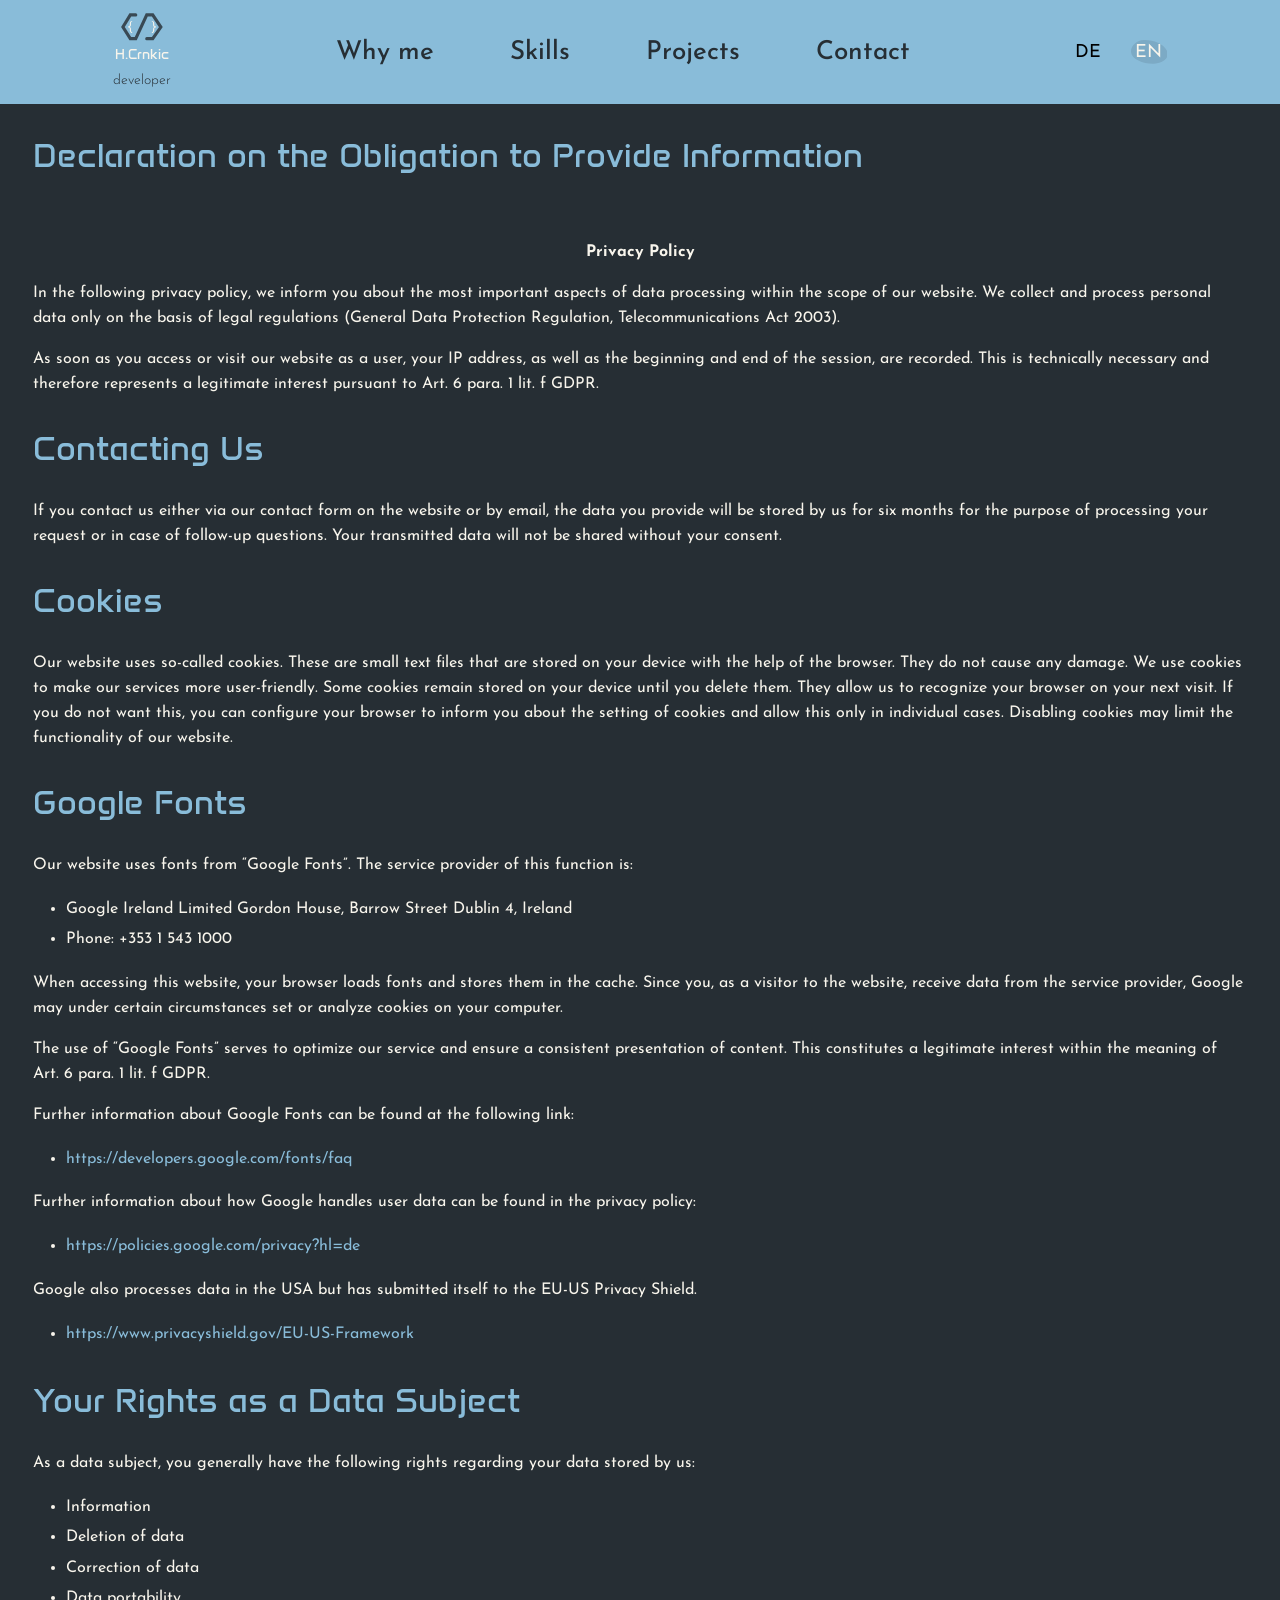
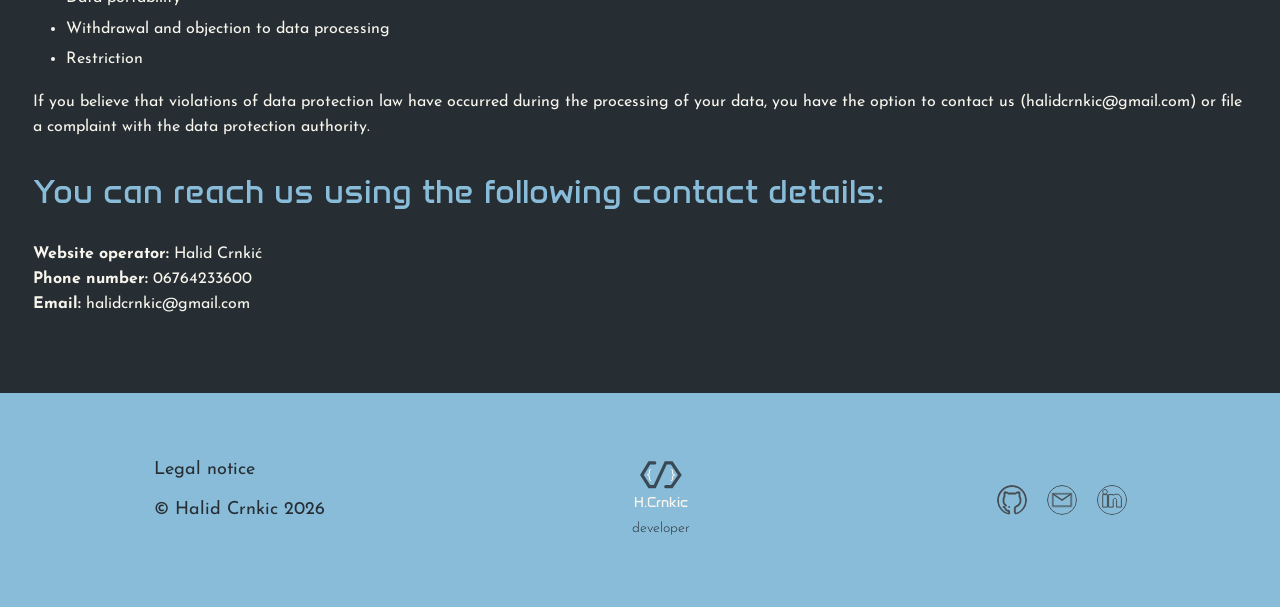
==== pages/datenschutz.html @ 357b797c "added datenschutz, fixed all the mentioned bugs after first feedback" ====
<!DOCTYPE html>
<html lang="en">

<head>
    <meta charset="UTF-8">
    <meta name="viewport" content="width=device-width, initial-scale=1.0">
    <link rel="preconnect" href="https://fonts.googleapis.com">
    <link rel="preconnect" href="https://fonts.gstatic.com" crossorigin>
    <link href="https://fonts.googleapis.com/css2?family=Anta&family=Sancreek&display=swap" rel="stylesheet">
    <link
        href="https://fonts.googleapis.com/css2?family=Anta&family=Josefin+Sans:ital,wght@0,100..700;1,100..700&family=Sancreek&display=swap"
        rel="stylesheet">
    <script src="../script.js" defer></script>
    <script src="../translations/translate.js"></script>
    <link rel="icon" type="image/png" href="../img/favicon/favicon.ico">
    <title>Halid Crnkic</title>
    <link rel="stylesheet" href="../style.css">
    <link rel="stylesheet" href="../pages/impressum-style.css">
    <link rel="stylesheet" href="../pages/datenschutz-style.css">
</head>

<body onload="init()">

    <div class="menu-bar-responsive">
        <div>
            <div class="hero-section-logowhite-center">
                <img class="halid-logo" src="../img/Halid logo.png">
            </div>
            <img class="burger-menu" src="../img/burger menu.svg"
                onclick="event.stopPropagation(); responsiveMenuImpressum()" id="burger-menu">
        </div>
    </div>

    <div class="hero-section-responsive-impressum d_none" id="hero-section-responsive-impressum">
        <img class="menu-eclipse-responsive" src="../img/Menu-responsive-elipse.svg">
        <div class="menu-buttons-responsive">
            <p id="anchor2-why-me-responsive" class="menu-text-responsive" onclick="menuScrollImpressum('whyMe')">Why me
            </p>
            <p id="anchor3-skills-responsive" class="menu-text-responsive" onclick="menuScrollImpressum('skills')">
                Skills</p>
            <p id="anchor4-projects-responsive" class="menu-text-responsive" onclick="menuScrollImpressum('projects')">
                Projects</p>
            <p id="anchor5-contacts-responsive" class="menu-text-responsive" onclick="menuScrollImpressum('contacts')">
                Contact</p>
        </div>
        <div class="menu-buttons-language-responsive">
            <p class="menu-buttons-language-text" id="deresponsive" onclick="setLanguage('de')">DE</p>
            <p class="menu-buttons-language-text" id="enresponsive" onclick="setLanguage('en')">EN</p>
        </div>
    </div>

    <div class="menu-bar">
        <div class="menu-bar-content-limit">
            <div class="logodark-text-div" id="anchor1">
                <img class="logo-dark-mob" src="../img/Logo icon.svg">
                <p class="under-logodark-text-name">H.Crnkic</p>
                <p class="under-logodark-text-text" data-i18n="developer">developer</p>
            </div>
            <div class="menu-buttons">
                <p id="anchor2-why-me" class="menu-text" data-i18n="whyMe" onclick="menuScroll('whyMe')">Why me</p>
                <p id="anchor3-skills" class="menu-text" data-i18n="skills" onclick="menuScroll('skills')">Skills</p>
                <p id="anchor4-projects" class="menu-text" data-i18n="projects" onclick="menuScroll('projects')">
                    Projects
                </p>
                <p id="anchor5-contacts" class="menu-text" data-i18n="contact" onclick="menuScroll('contacts')">Contact
                </p>
            </div>
            <div class="menu-buttons-language">
                <p class="menu-buttons-language-text" id="de" onclick="setLanguage('de')">DE</p>
                <p class="menu-buttons-language-text" id="en" onclick="setLanguage('en')">EN</p>
            </div>
        </div>
    </div>
    <div class="datenschutz-positioning">
        <h3 data-i18n="privacyPolicyTitle">Erklärung zur Informationspflicht</h3>
        <br>

        <p style="text-align: center;">
            <strong data-i18n="privacyPolicyHeading">Datenschutzerklärung</strong>
        </p>

        <p data-i18n="privacyIntro">
            In folgender Datenschutzerklärung informieren wir Sie über die wichtigsten Aspekte der
            Datenverarbeitung im Rahmen unserer Webseite. Wir erheben und verarbeiten personenbezogene
            Daten nur auf Grundlage der gesetzlichen Bestimmungen
            (Datenschutzgrundverordnung, Telekommunikationsgesetz 2003).
        </p>

        <p data-i18n="ipTracking">
            Sobald Sie als Benutzer auf unsere Webseite zugreifen oder diese besuchen wird Ihre
            IP-Adresse, Beginn sowie Beginn und Ende der Sitzung erfasst. Dies ist technisch bedingt
            und stellt somit ein berechtigtes Interesse iSv Art 6 Abs 1 lit f DSGVO.
        </p>

        <h5 data-i18n="contactTitle">Kontakt mit uns</h5>

        <p data-i18n="contactText">
            Wenn Sie uns, entweder über unser Kontaktformular auf unserer Webseite, oder per Email
            kontaktieren, dann werden die von Ihnen an uns übermittelten Daten zwecks Bearbeitung Ihrer
            Anfrage oder für den Fall von weiteren Anschlussfragen für sechs Monate bei uns gespeichert.
            Es erfolgt, ohne Ihre Einwilligung, keine Weitergabe Ihrer übermittelten Daten.
        </p>

        <h5 data-i18n="cookiesTitle">Cookies</h5>

        <p data-i18n="cookiesText">
            Unsere Website verwendet so genannte Cookies. Dabei handelt es sich um kleine Textdateien,
            die mit Hilfe des Browsers auf Ihrem Endgerät abgelegt werden. Sie richten keinen Schaden
            an. Wir nutzen Cookies dazu, unser Angebot nutzerfreundlich zu gestalten. Einige Cookies
            bleiben auf Ihrem Endgerät gespeichert, bis Sie diese löschen. Sie ermöglichen es uns,
            Ihren Browser beim nächsten Besuch wiederzuerkennen. Wenn Sie dies nicht wünschen, so
            können Sie Ihren Browser so einrichten, dass er Sie über das Setzen von Cookies informiert
            und Sie dies nur im Einzelfall erlauben. Bei der Deaktivierung von Cookies kann die
            Funktionalität unserer Website eingeschränkt sein.
        </p>

        <h5 data-i18n="googleFontsTitle">Google Fonts</h5>

        <p data-i18n="googleFontsText">
            Unsere Website verwendet Schriftarten von „Google Fonts“. Der Dienstanbieter dieser
            Funktion ist:
        </p>

        <ul>
            <li data-i18n="googleAddress">
                Google Ireland Limited Gordon House, Barrow Street Dublin 4. Ireland
            </li>

            <li data-i18n="googlePhone">
                Tel: +353 1 543 1000
            </li>
        </ul>

        <p data-i18n="googleCacheText">
            Beim Aufrufen dieser Webseite lädt Ihr Browser Schriftarten und speichert diese in den
            Cache. Da Sie, als Besucher der Webseite, Daten des Dienstanbieters empfangen kann Google
            unter Umständen Cookies auf Ihrem Rechner setzen oder analysieren.
        </p>

        <p data-i18n="googleUsageText">
            Die Nutzung von „Google-Fonts“ dient der Optimierung unserer Dienstleistung und der
            einheitlichen Darstellung von Inhalten. Dies stellt ein berechtigtes Interesse im Sinne von
            Art. 6 Abs. 1 lit. f DSGVO dar.
        </p>

        <p data-i18n="googleMoreInfo">
            Weitere Informationen zu Google Fonts erhalten Sie unter folgendem Link:
        </p>

        <ul>
            <li>
                <a href="https://developers.google.com/fonts/faq" target="_blank">
                    https://developers.google.com/fonts/faq
                </a>
            </li>
        </ul>

        <p data-i18n="googlePrivacyInfo">
            Weitere Informationen über den Umgang mit Nutzerdaten von Google können Sie der
            Datenschutzerklärung entnehmen:
        </p>

        <ul>
            <li>
                <a href="https://policies.google.com/privacy?hl=de" target="_blank">
                    https://policies.google.com/privacy?hl=de
                </a>
            </li>
        </ul>

        <p data-i18n="googleUsaText">
            Google verarbeitet die Daten auch in den USA, hat sich jedoch dem EU-US Privacy-Shield
            unterworfen.
        </p>

        <ul>
            <li>
            <a href="https://www.privacyshield.gov/EU-US-Framework" target="_blank">https://www.privacyshield.gov/EU-US-Framework</a>
            </li>
        </ul>

        <h5 data-i18n="rightsTitle">Ihre Rechte als Betroffener</h5>

        <p data-i18n="rightsText">
            Sie als Betroffener haben bezüglich Ihrer Daten, welche bei uns gespeichert sind
            grundsätzlich ein Recht auf:
        </p>

        <ul>
            <li data-i18n="rightInfo">Auskunft</li>
            <li data-i18n="rightDelete">Löschung der Daten</li>
            <li data-i18n="rightCorrection">Berichtigung der Daten</li>
            <li data-i18n="rightTransfer">Übertragbarkeit der Daten</li>
            <li data-i18n="rightWithdraw">Wiederruf und Widerspruch zur Datenverarbeitung</li>
            <li data-i18n="rightRestriction">Einschränkung</li>
        </ul>

        <p data-i18n="complaintText">
            Wenn sie vermuten, dass im Zuge der Verarbeitung Ihrer Daten Verstöße gegen das
            Datenschutzrecht passiert sind, so haben Sie die Möglichkeit sich bei uns
            (halidcrnkic@gmail.com) oder der Datenschutzbehörde zu beschweren.
        </p>

        <h5 data-i18n="contactDetailsTitle">
            Sie erreichen mich unter folgenden Kontaktdaten:
        </h5>

        <p>
            <b data-i18n="websiteOperator">Webseitenbetreiber:</b> Halid Crnkić<br>

            <b data-i18n="phoneNumber">Telefonnummer:</b> 06764233600<br>

            <b data-i18n="email">Email:</b> halidcrnkic@gmail.com
        </p>
    </div>
</body>
<footer>
    <div class="footer-placement-div">
        <div>
            <a href="../pages/impressum.html" class="footer-text" data-i18n="legalNotice">Legal notice</a>
            <p class="footer-text">© Halid Crnkic 2026</p>
        </div>
        <div class="logodark-text-div" id="anchor1">
            <img class="logo-dark-mob" src="../img/Logo icon.svg">
            <p class="under-logodark-text-name">H.Crnkic</p>
            <p class="under-logodark-text-text" data-i18n="developer">developer</p>
        </div>
        <div class="footer-social-media-div">

            <svg class="social-icon github" width="30" height="30" viewBox="0 0 30 30" fill="none"
                xmlns="http://www.w3.org/2000/svg">
                <g clip-path="url(#clip0_23538_2773)">
                    <path fill-rule="evenodd" clip-rule="evenodd"
                        d="M11.25 21.9031C11.25 21.3749 11.67 20.9482 12.19 20.9482C12.71 20.9482 13.13 21.3749 13.13 21.9031C13.13 22.4314 12.71 22.8581 12.19 22.8581C11.67 22.8581 11.25 22.4314 11.25 21.9031ZM20.46 29.4209C20.21 29.492 19.96 29.5428 19.69 29.5428C18.14 29.5428 16.88 28.2628 16.88 26.6881V23.2238C16.88 22.0251 17.64 21.0091 18.69 20.6333C20.7 19.9424 22.51 18.2154 22.51 16.1937V14.2838C22.51 13.3796 22.15 12.5364 21.57 11.8253V9.67152C21.57 8.62513 20.73 8.2594 19.69 8.86895L18.25 9.71216C17.79 9.59025 17.33 9.51913 16.87 9.51913H13.12C12.67 9.51913 12.2 9.59025 11.74 9.71216L10.3 8.86895C9.26 8.2594 8.42 8.62513 8.42 9.67152V11.8253C7.85 12.5466 7.48 13.3898 7.48 14.2838V16.1937C7.48 17.5753 8.33 18.8249 9.51 19.6986C9.75 19.8713 9.92 20.1558 9.92 20.4809C9.92 21.0091 9.5 21.4358 8.98 21.4358C8.72 21.4358 8.48 21.3241 8.31 21.1412C6.73 19.9221 5.61 18.1646 5.61 16.1937V14.2838C5.61 13.1764 5.96 12.1402 6.55 11.2259V8.39147C6.55 6.28852 8.23 5.56722 10.3 6.78632L11.91 7.73112C12.31 7.66001 12.71 7.61937 13.11 7.61937H16.86C17.26 7.61937 17.66 7.66001 18.06 7.73112L19.67 6.78632C21.74 5.56722 23.42 6.28852 23.42 8.39147V11.2259C24 12.1402 24.36 13.1764 24.36 14.2838V16.1937C24.36 19.0281 22.06 21.446 19.35 22.4111C19 22.5533 18.75 22.8987 18.75 23.3051V26.678C18.75 27.2062 19.17 27.6329 19.69 27.6329C19.77 27.6329 19.84 27.6126 19.91 27.5923C24.72 25.6214 28.13 20.8364 28.13 15.2387C28.13 7.87335 22.25 1.90992 15.01 1.90992C7.77 1.90992 1.88 7.87335 1.88 15.2387C1.88 21.0396 5.53 25.9567 10.62 27.7955C10.64 27.7955 10.67 27.8056 10.69 27.8056C11 27.8056 11.25 27.5516 11.25 27.2367C11.25 26.9218 11 26.6678 10.69 26.6678C10.69 26.6678 10.69 26.6678 10.68 26.6678C7.56 26.5865 7.56 22.8683 6.56 22.8683C6.04 22.8683 5.62 22.4416 5.62 21.9133C5.62 21.385 6.04 20.9583 6.56 20.9583H7.03C8.91 20.9583 8.64 24.768 11.25 24.768C12.29 24.768 13.13 25.6214 13.13 26.678V28.3441C13.13 29.2685 12.4 30.0102 11.49 30.0102C11.39 30.0102 11.3 29.9898 11.21 29.9695C4.76 28.2526 0 22.3197 0 15.2387C0 6.82696 6.72 0 15 0C23.28 0 30 6.82696 30 15.2387C30 21.6898 26.04 27.1961 20.46 29.4209Z"
                        fill="currentColor" />
                </g>
                <defs>
                    <clipPath id="clip0_23538_2773">
                        <rect width="30" height="30" fill="white" />
                    </clipPath>
                </defs>
            </svg>

            <svg class="social-icon email" width="30" height="30" viewBox="0 0 30 30" fill="none"
                xmlns="http://www.w3.org/2000/svg">
                <circle cx="15" cy="15" r="14.5" stroke="currentColor" />
                <mask id="path-2-inside-1_2169_976" fill="white">
                    <rect x="5" y="8" width="20" height="14" rx="1" />
                </mask>
                <rect x="5" y="8" width="20" height="14" rx="1" stroke="currentColor" stroke-width="3"
                    mask="url(#path-2-inside-1_2169_976)" />
                <path d="M6 9L15 15L24 9" stroke="currentColor" stroke-width="1.5" stroke-linecap="round" />
            </svg>

            <svg class="social-icon linkedin" width="30" height="30" viewBox="0 0 30 30" fill="none"
                xmlns="http://www.w3.org/2000/svg">
                <g clip-path="url(#clip0_2169_978)">
                    <path
                        d="M15 0.5C23.0239 0.5 29.5 6.97614 29.5 15C29.5 23.0239 23.0239 29.5 15 29.5C6.97614 29.5 0.5 23.0239 0.5 15C0.5 6.97614 6.97614 0.5 15 0.5ZM5.7002 22.0996H10.4004V9.59961H5.7002V22.0996ZM20.4961 9.26953C19.4862 9.09782 18.4287 9.21766 17.5166 9.57324C17.0765 9.74483 16.6616 9.97549 16.2998 10.2617V9.59961H11.5996V22.0996H16.2002V15.5C16.2002 14.0464 17.1089 13.3645 17.917 13.3369C18.3306 13.3228 18.7389 13.4749 19.0479 13.8037C19.3562 14.132 19.5996 14.6751 19.5996 15.5V22.0996H24.4004V14.2998C24.4004 12.7745 23.956 11.596 23.2227 10.752C22.4923 9.91147 21.5089 9.44178 20.4961 9.26953ZM8 4.5C7.46001 4.5 6.85724 4.7571 6.40039 5.09961L6.34277 5.14258L6.2998 5.2002C5.96701 5.64397 5.70025 6.14847 5.7002 6.7998C5.7002 7.42887 5.94872 8.03185 6.2998 8.5L6.32129 8.52832L6.34668 8.55371C6.75129 8.9582 7.38364 9.2002 8 9.2002C8.55843 9.2002 9.24162 8.99041 9.58691 8.42871C10.0772 8.01247 10.2998 7.38776 10.2998 6.7998C10.2998 6.14847 10.033 5.64397 9.7002 5.2002L9.67871 5.17188L9.65332 5.14648L9.56738 5.06738C9.35957 4.88892 9.10173 4.7569 8.86035 4.66797C8.58159 4.56528 8.27227 4.5 8 4.5Z"
                        stroke="currentColor" />
                </g>
                <defs>
                    <clipPath id="clip0_2169_978">
                        <rect width="30" height="30" fill="white" />
                    </clipPath>
                </defs>
            </svg>
        </div>
    </div>
</footer>

<div class="responsive-footer">
    <div class="logodark-text-div" id="anchor1">
        <img class="logo-dark-mob" src="../img/Logo icon.svg">
        <p class="under-logodark-text-name">H.Crnkic</p>
        <p class="under-logodark-text-text" data-i18n="developer">developer</p>
    </div>

    <div class="footer-social-media-div">

        <svg class="social-icon github" width="30" height="30" viewBox="0 0 30 30" fill="none"
            xmlns="http://www.w3.org/2000/svg">
            <g clip-path="url(#clip0_23538_2773)">
                <path fill-rule="evenodd" clip-rule="evenodd"
                    d="M11.25 21.9031C11.25 21.3749 11.67 20.9482 12.19 20.9482C12.71 20.9482 13.13 21.3749 13.13 21.9031C13.13 22.4314 12.71 22.8581 12.19 22.8581C11.67 22.8581 11.25 22.4314 11.25 21.9031ZM20.46 29.4209C20.21 29.492 19.96 29.5428 19.69 29.5428C18.14 29.5428 16.88 28.2628 16.88 26.6881V23.2238C16.88 22.0251 17.64 21.0091 18.69 20.6333C20.7 19.9424 22.51 18.2154 22.51 16.1937V14.2838C22.51 13.3796 22.15 12.5364 21.57 11.8253V9.67152C21.57 8.62513 20.73 8.2594 19.69 8.86895L18.25 9.71216C17.79 9.59025 17.33 9.51913 16.87 9.51913H13.12C12.67 9.51913 12.2 9.59025 11.74 9.71216L10.3 8.86895C9.26 8.2594 8.42 8.62513 8.42 9.67152V11.8253C7.85 12.5466 7.48 13.3898 7.48 14.2838V16.1937C7.48 17.5753 8.33 18.8249 9.51 19.6986C9.75 19.8713 9.92 20.1558 9.92 20.4809C9.92 21.0091 9.5 21.4358 8.98 21.4358C8.72 21.4358 8.48 21.3241 8.31 21.1412C6.73 19.9221 5.61 18.1646 5.61 16.1937V14.2838C5.61 13.1764 5.96 12.1402 6.55 11.2259V8.39147C6.55 6.28852 8.23 5.56722 10.3 6.78632L11.91 7.73112C12.31 7.66001 12.71 7.61937 13.11 7.61937H16.86C17.26 7.61937 17.66 7.66001 18.06 7.73112L19.67 6.78632C21.74 5.56722 23.42 6.28852 23.42 8.39147V11.2259C24 12.1402 24.36 13.1764 24.36 14.2838V16.1937C24.36 19.0281 22.06 21.446 19.35 22.4111C19 22.5533 18.75 22.8987 18.75 23.3051V26.678C18.75 27.2062 19.17 27.6329 19.69 27.6329C19.77 27.6329 19.84 27.6126 19.91 27.5923C24.72 25.6214 28.13 20.8364 28.13 15.2387C28.13 7.87335 22.25 1.90992 15.01 1.90992C7.77 1.90992 1.88 7.87335 1.88 15.2387C1.88 21.0396 5.53 25.9567 10.62 27.7955C10.64 27.7955 10.67 27.8056 10.69 27.8056C11 27.8056 11.25 27.5516 11.25 27.2367C11.25 26.9218 11 26.6678 10.69 26.6678C10.69 26.6678 10.69 26.6678 10.68 26.6678C7.56 26.5865 7.56 22.8683 6.56 22.8683C6.04 22.8683 5.62 22.4416 5.62 21.9133C5.62 21.385 6.04 20.9583 6.56 20.9583H7.03C8.91 20.9583 8.64 24.768 11.25 24.768C12.29 24.768 13.13 25.6214 13.13 26.678V28.3441C13.13 29.2685 12.4 30.0102 11.49 30.0102C11.39 30.0102 11.3 29.9898 11.21 29.9695C4.76 28.2526 0 22.3197 0 15.2387C0 6.82696 6.72 0 15 0C23.28 0 30 6.82696 30 15.2387C30 21.6898 26.04 27.1961 20.46 29.4209Z"
                    fill="currentColor" />
            </g>
            <defs>
                <clipPath id="clip0_23538_2773">
                    <rect width="30" height="30" fill="white" />
                </clipPath>
            </defs>
        </svg>

        <svg class="social-icon email" width="30" height="30" viewBox="0 0 30 30" fill="none"
            xmlns="http://www.w3.org/2000/svg">
            <circle cx="15" cy="15" r="14.5" stroke="currentColor" />
            <mask id="path-2-inside-1_2169_976" fill="white">
                <rect x="5" y="8" width="20" height="14" rx="1" />
            </mask>
            <rect x="5" y="8" width="20" height="14" rx="1" stroke="currentColor" stroke-width="3"
                mask="url(#path-2-inside-1_2169_976)" />
            <path d="M6 9L15 15L24 9" stroke="currentColor" stroke-width="1.5" stroke-linecap="round" />
        </svg>

        <svg class="social-icon linkedin" width="30" height="30" viewBox="0 0 30 30" fill="none"
            xmlns="http://www.w3.org/2000/svg">
            <g clip-path="url(#clip0_2169_978)">
                <path
                    d="M15 0.5C23.0239 0.5 29.5 6.97614 29.5 15C29.5 23.0239 23.0239 29.5 15 29.5C6.97614 29.5 0.5 23.0239 0.5 15C0.5 6.97614 6.97614 0.5 15 0.5ZM5.7002 22.0996H10.4004V9.59961H5.7002V22.0996ZM20.4961 9.26953C19.4862 9.09782 18.4287 9.21766 17.5166 9.57324C17.0765 9.74483 16.6616 9.97549 16.2998 10.2617V9.59961H11.5996V22.0996H16.2002V15.5C16.2002 14.0464 17.1089 13.3645 17.917 13.3369C18.3306 13.3228 18.7389 13.4749 19.0479 13.8037C19.3562 14.132 19.5996 14.6751 19.5996 15.5V22.0996H24.4004V14.2998C24.4004 12.7745 23.956 11.596 23.2227 10.752C22.4923 9.91147 21.5089 9.44178 20.4961 9.26953ZM8 4.5C7.46001 4.5 6.85724 4.7571 6.40039 5.09961L6.34277 5.14258L6.2998 5.2002C5.96701 5.64397 5.70025 6.14847 5.7002 6.7998C5.7002 7.42887 5.94872 8.03185 6.2998 8.5L6.32129 8.52832L6.34668 8.55371C6.75129 8.9582 7.38364 9.2002 8 9.2002C8.55843 9.2002 9.24162 8.99041 9.58691 8.42871C10.0772 8.01247 10.2998 7.38776 10.2998 6.7998C10.2998 6.14847 10.033 5.64397 9.7002 5.2002L9.67871 5.17188L9.65332 5.14648L9.56738 5.06738C9.35957 4.88892 9.10173 4.7569 8.86035 4.66797C8.58159 4.56528 8.27227 4.5 8 4.5Z"
                    stroke="currentColor" />
            </g>
            <defs>
                <clipPath id="clip0_2169_978">
                    <rect width="30" height="30" fill="white" />
                </clipPath>
            </defs>
        </svg>
    </div>

    <div class="footer-links-name">
        <a href="../pages/impressum.html" class="footer-text" data-i18n="legalNotice">Legal notice</a>
        <p class="footer-text">© Halid Crnkic 2026</p>
    </div>
</div>
</body>

</html>
---- style.css ----
html {
    background-color: rgba(38, 46, 52, 1);
    scroll-behavior: smooth;
}

body {
    margin: 0px;
}

.menu-bar {
    height: 104px;
    width: 100%;
    background-color: rgba(137, 188, 217, 1);
    display: flex;
    align-items: center;
    justify-content: space-evenly;
    position: sticky;
    top: 0;
    z-index: 1000;
}

.logo-dark-mob {
    width: 48px;
    height: 30px;
    top: 5px;
    left: 2px;
    opacity: 1;
    border-width: 4px;
}

.logodark-text-div {
    display: flex;
    align-items: center;
    justify-content: center;
    flex-direction: column;
    gap: 1px;
}

.under-logodark-text-name {
    font-family: Anta;
    font-weight: 400;
    font-style: Regular;
    font-size: 14px;
    color: rgba(248, 245, 236, 1);
    margin: 0px;
}

.under-logodark-text-text {
    font-family: Josefin Sans;
    font-weight: 300;
    font-style: Light;
    font-size: 14px;
    color: rgba(38, 46, 52, 1);
    margin: 0px;
}

.menu-text {
    font-family: Josefin Sans;
    font-weight: 500;
    font-style: Medium;
    font-size: 26px;
    text-align: center;
    padding: 0 25px;
    color: rgba(38, 46, 52, 1);
    cursor: pointer;
}

.menu-text:hover {
    color: #F8F5EC;
    transition: color 0.3s ease;
}

.menu-buttons {
    display: flex;
    justify-content: space-evenly;
    align-items: center;
    width: 677px;

}

.menu-buttons-language {
    display: flex;
    align-items: center;
    justify-content: space-between;
    height: 31px;
    width: 92px;
}

.menu-buttons-language-text {
    font-family: Josefin Sans;
    font-weight: 400;
    font-style: Regular;
    font-size: 18px;
    cursor: pointer;
}

.menu-buttons-language-text:hover {
    color: #F8F5EC;
    transition: color 0.3s ease;
}

.elipse {
    width: 36px;
    height: 24px;
    background-image: url("./img/Ellipse 24.svg");
    display: flex;
    align-items: center;
    justify-content: center;
    color: #F8F5EC;
}

.hero-section {
    opacity: 1;
    height: 705px;
    top: 41px;
    left: 114px;
    display: flex;
    align-items: center;
    justify-content: space-evenly;
}

.hero-section-responsive {
    display: flex;
    position: relative;
    align-items: center;
    justify-content: center;
    flex-direction: column;
}

.menu-eclipse-responsive {
    width: 80%;
    max-width: 350px;
    height: auto;
}

.menu-text-responsive {
    font-family: Josefin Sans;
    font-weight: 400;
    font-style: Regular;
    font-size: 22px;
    cursor: pointer;
    line-height: 0.1;
}

.menu-buttons-language-responsive {
    bottom: -63px;
    position: absolute;
    display: flex;
    align-items: center;
    justify-content: center;
    gap: 26px;
}

.menu-buttons-responsive {
    position: absolute;
    display: flex;
    align-items: center;
    justify-content: center;
    flex-direction: column;
    top: 17px;
}

.d_none {
    display: none;
}

.hero-section-content-limit{
    width: 100%; 
    display: flex; 
    align-items: center; 
    justify-content: space-around; 
    max-width: 1440px;
}

.menu-bar-content-limit{
    display: flex;
    align-items: center;
    max-width: 1440px;
    justify-content: space-evenly;
    width: 100%;
}

input:-webkit-autofill,
input:-webkit-autofill:hover,
input:-webkit-autofill:focus,
input:-webkit-autofill:active {
    -webkit-box-shadow: 0 0 0 1000px #262E34 inset;
    -webkit-text-fill-color: white;
    transition: background-color 5000s ease-in-out 0s;
}

.profile-elipse-hover {
    position: relative;
    background-image: url("./img/Property 1 Default.svg");
    background-size: contain;
    background-repeat: no-repeat;
    z-index: 2;
    width: 579.9999900737229px;
    height: 615.9999894576091px;
    opacity: 1;
    top: 66.3px;
    overflow: hidden;
    left: 62.23px;
    display: flex;
    align-items: center;
    justify-content: center;
}

.profile-elipse-hover:hover {
    background-image: url("./img/Property 1 hover.svg");
    transition: 0.3s ease;
    width: 579.9999900737229px;
    height: 615.9999894576091px;
    opacity: 1;
    top: 66.3px;
    left: 62.23px;
    z-index: 9999;
}

.profile-picture-div {
    width: 610px;
    height: 631px;
    display: flex;
    justify-content: center;
    align-items: center;
}

.profile-picture-img {
    width: 669px;
    height: 872px;
    object-position: center 50%;
    object-fit: cover;
}

.logowhite-text {
    font-family: Josefin Sans;
    font-weight: 300;
    font-style: Light;
    font-size: 16px;
    color: rgba(137, 188, 217, 1);
    margin: 0px;
}

.hero-section-text-h1 {
    font-family: Anta;
    font-weight: 400;
    font-style: Regular;
    font-size: 88px;
    text-align: center;
    color: rgba(248, 245, 236, 1);
    margin: 0px;
}

.hero-section-text-p {
    font-family: Josefin Sans;
    font-weight: 400;
    font-style: Regular;
    font-size: 40px;
    line-height: 120%;
    text-align: center;
    color: rgba(248, 245, 236, 1);
    margin: 0px;
}

.hero-section-logowhite {
    display: flex;
    width: 100%;
    align-items: center;
    justify-content: flex-end;
}

.hero-section-logowhite-center {
    position: relative;
    left: -11%;
    transform: translateX(-50%);
    display: flex;
    flex-direction: column;
    align-items: center;
}

.hero-section-logo-text-placement-div {
    display: flex;
    flex-direction: column;
    align-items: center;
    justify-content: center;
}

.arrow-down-img {
    cursor: pointer;
    transition: 0.3s ease;
}

.arrow-down-div {
    border-radius: 30px;
    height: 300px;
    display: flex;
    justify-content: flex-end;
    align-items: flex-end;
}

.arrow-down-img:hover {
    background-color: #3F454A;
    transition: 0.3s ease;
    border-radius: 30px;
}

.arrow-down-img-clicked {
    background-color: #3F454A;
    transition: 0.3s ease;
    border-radius: 30px;
}

.social-media-hero-section {
    display: flex;
    flex-direction: column;
    align-items: center;
    justify-content: space-around;
    height: 122px;
}

.social-media-hero-icon {
    cursor: pointer;
}

.vector-29-container {
    position: relative;
    display: inline-block;
}

.vector-29-container:hover .vector-29-bg {
    transform: scaleX(1.15);
}

.vector-29-bg {
    display: block;
    height: auto;
    width: auto;
    transform-origin: center;
    transition: transform 0.35s ease;
}

.brace-left {
    position: absolute;
    left: 9px;
    top: 50%;
    transform: translateY(-50%);
    width: auto;
    height: 20px;
}

.brace-right {
    position: absolute;
    right: 9px;
    top: 50%;
    transform: translateY(-50%);
    width: auto;
    height: 20px;
}

.social-icon {
    cursor: pointer;
    transition: transform 0.3s ease, background-color 0.3s ease;
    border-radius: 50%;
}

.social-icon:hover {
    background-color: #89BCD9;
}

.email:hover circle,
.email:hover rect,
.email:hover path {
    stroke: rgba(38, 46, 52, 1);

}

.github:hover path {
    fill: rgba(38, 46, 52, 1);
}

.linkedin:hover path {
    stroke: rgba(38, 46, 52, 1);
    stroke-width: 2;
}

.why-me {
    height: 307px;
    display: flex;
    flex-direction: column;
    align-items: center;
    justify-content: center;
}

.why-me-p {
    font-family: Anta;
    font-weight: 400;
    font-style: Regular;
    font-size: 60px;
    text-align: center;
    color: #89BCD9;
    margin-bottom: 50px;
}

.why-me-details {
    display: flex;
    align-items: center;
    justify-content: center;
}

.i-am {
    font-family: Josefin Sans;
    font-weight: 700;
    font-style: Bold;
    font-size: 30px;
    color: #89BCD9;
}

.why-me-details-standpoint-text {
    display: flex;
    align-items: center;
    justify-content: center;

}

.located-in {
    font-family: Josefin Sans;
    font-weight: 700;
    font-style: Bold;
    font-size: 30px;
    color: rgba(248, 245, 236, 1);
}

.why-me-details-standpoint-text-icons {
    display: flex;
    align-items: center;
    justify-content: center;
    gap: 10px;
    margin-left: 20px;
}

.why-me-details-standpoint-text-div {
    display: flex;
    align-items: center;
    justify-content: space-between;
    gap: 80px;
}

.why-me-details-text-text {
    font-family: Josefin Sans;
    font-weight: 400;
    font-style: Regular;
    font-size: 18px;
    color: #F8F5EC;
    margin: 0px;
}

.why-me-details-text-button {
    display: flex;
    flex-direction: column;
    align-items: flex-end;
    height: 73px;
    gap: 20px;
}

.lets-talk-button {
    width: 90px;
    height: 38px;
    border-radius: 30px;
    border-width: 1px;
    padding-top: 13px;
    padding-right: 30px;
    padding-bottom: 13px;
    padding-left: 30px;
    gap: 10px;
    border: 1px solid #89BCD9;
    display: flex;
    align-items: center;
    justify-content: center;
    cursor: pointer;
    margin-right: 20px;
}

.lets-talk-button:hover {
    background-color: #3F454A;
    transition: 0.3s ease;
}

.lets-talk-text {
    font-family: Josefin Sans;
    font-weight: 400;
    font-style: Regular;
    font-size: 18px;
    color: #89BCD9;
    white-space: nowrap;

}

.my-skills {
    display: flex;
    flex-direction: column;
    align-items: center;
    justify-content: space-between;

}

.skills-icons {
    display: flex;
    align-items: center;
    justify-content: center;
    gap: 40px;
    row-gap: 25px;
    flex-wrap: wrap;
    max-width: 300px;
}

.my-skills-default-elipse {
    position: relative;
    width: clamp(280px, 10vw, 380px);
    aspect-ratio: 1 / 1;
    background: url("./img/Default my skills elipse.svg") center/contain no-repeat;
    display: flex;
    flex-direction: column;
    align-items: center;
    justify-content: center;
    gap: 10px;
    padding: 2rem;
    overflow: visible;
    z-index: 1;
}

.my-skills-default-elipse::after {
    content: "";
    position: absolute;
    inset: -12%;
    background: url("./img/Hover my skills elipse.svg") center/contain no-repeat;
    opacity: 0;
    transition: opacity 0.35s ease-out;
    z-index: -1;
}

.my-skills-default-elipse:hover::after {
    opacity: 1;
}

.skills-currently-learning-positioning {
    display: flex;
    align-items: center;
    justify-content: center;
    width: 100%;
    gap: 79px;
}

.skill-icon-currently {
    height: 60px;
    width: 60px;
}

.why-me-details-icons {
    display: flex;
    flex-direction: row;
    align-items: center;
    justify-content: center;
    gap: 40px;
}


body {
    --sb-track-color: #262e34;
    --sb-thumb-color: #89bcd9;
    --sb-size: 6px;
}

body::-webkit-scrollbar {
    width: var(--sb-size)
}

body::-webkit-scrollbar-track {
    background: var(--sb-track-color);
    border-radius: 7px;
}

body::-webkit-scrollbar-thumb {
    background: var(--sb-thumb-color);
    border-radius: 7px;

}

@supports not selector(::-webkit-scrollbar) {
    body {
        scrollbar-color: var(--sb-thumb-color) var(--sb-track-color);
    }
}

.my-projects {
    display: flex;
    align-items: center;
    justify-content: center;
    flex-direction: column;
}

.project-names {
    display: flex;
    align-items: center;
    justify-content: space-evenly;
    width: 100%;
    gap: 50px;
    max-width: 1440px;
}

.project-details {
    background: #89BCD912;
    height: 548px;
    width: 100%;
    display: flex;
    align-items: center;
    justify-content: center;
}

.project-names-tabs {
    font-family: Josefin Sans;
    font-weight: 500;
    font-style: Medium;
    font-size: 30px;
    color: #89BCD9;
    cursor: pointer;
    margin: 0px;
    transition: 0.3s ease;
    word-break: keep-all;
    white-space: normal;
}

.projects-names-tabs:hover {
    color: #F8F5EC;
}

.highlight {
    background: #89BCD912;
    height: 81px;
    border-radius: 15px 15px 0px 0px;
    display: flex;
    align-items: center;
    justify-content: center;
    padding: 0px 50px 0px 50px;
}

.project-details-placement-div {
    display: flex;
    flex-direction: row;
    /*align-items: flex-start;*/
    justify-content: center;
    width: 100%;
    max-width: 1440px;
    padding: 40px;
}

.project-details-description-div {
    display: flex;
    flex-direction: column;
    align-items: center;
    justify-content: center;
    width: 100%;
}

.project-details-description-section {
    display: flex;
    flex-direction: column;
    gap: 40px;
    width: 100%;
}

.project-details-description-item {
    display: flex;
    flex-direction: column;
    gap: 12px;
    width: 100%;
}

.project-details-description-header {
    display: flex;
    align-items: center;
    gap: 15px;
}

.description-dot-icon {
    width: 29px;
    height: 26px;
}

.project-details-description-title {
    font-family: Josefin Sans;
    font-weight: 400;
    font-style: Regular;
    font-size: 28px;
    color: #F8F5EC;
    margin: 0;
}

.project-details-description-duration {
    font-family: Josefin Sans;
    font-weight: 400;
    font-style: Regular;
    font-size: 18px;
    color: #F8F5EC;
    margin: 0;
    padding-left: 27px;
}

.project-details-description-text {
    font-family: Josefin Sans;
    font-weight: 400;
    font-style: Regular;
    font-size: 18px;
    color: #F8F5EC;
    margin: 0;
    padding-left: 44px;
    line-height: 1.6;
}

.project-details-pictures-div {
    display: flex;
    align-items: center;
    justify-content: center;
    flex-direction: column;
    padding: 40px;
    gap: 15px;
}

.project-details-technologies-div {
    display: flex;
    align-items: center;
    justify-content: center;
    gap: 32px;
}

.project-details-pictures-text {
    font-family: Josefin Sans;
    font-weight: 400;
    font-style: Regular;
    font-size: 18px;
    color: #F8F5EC;
    margin: 0;
    line-height: 1.6;
}

.projects-pictures-techonolgies-combined {
    display: flex;
    align-items: center;
    justify-content: center;
    flex-direction: column;
    gap: 12px;
}

.projects-pictures-buttons {
    display: flex;
    align-items: center;
    justify-content: center;
    gap: 12px;
}

.projects-live-test-button {
    width: 132px;
    height: 48px;
    border-radius: 30px;
    background: #89BCD9;
    display: flex;
    align-items: center;
    justify-content: center;
    transition: 0.3s ease;
    cursor: pointer;
}

.projects-live-test-button:hover {
    background: #F8F5EC;
}

.projects-live-test-button-text {
    font-family: Josefin Sans;
    font-weight: 400;
    font-style: Regular;
    font-size: 18px;
    color: #262E34;
    margin: 0px;
}

.projects-github-button {
    width: 120px;
    height: 48px;
    border-radius: 30px;
    border-width: 1px;
    gap: 10px;
    border: 1px solid #89BCD9;
    display: flex;
    align-items: center;
    justify-content: center;
    transition: 0.3 ease;
    cursor: pointer;
}

.projects-github-button:hover {
    background: #464E53;
}

.projects-github-button-text {
    font-family: Josefin Sans;
    font-weight: 400;
    font-style: Regular;
    font-size: 18px;
    color: #89BCD9;
}

.pokeDex-screenshot {
    width: 320px;
    border-radius: 30px;
}

.need-a-teamplayer {
    display: flex;
    flex-direction: column;
    justify-content: center;
    align-items: center;
    overflow-x: auto;
}

.need-a-team-player-headline {
    font-family: Josefin Sans;
    font-weight: 400;
    font-size: 32px;
    text-align: center;
    color: #89BCD9;
}

.need-a-teamplayer-elipse-div {
    display: flex;
    align-items: center;
    justify-content: center;
    gap: 32px;
    overflow-x: auto;
    overflow-y: hidden;
}

.need-a-teamplayer-elipse-div:active {
    cursor: grabbing;
    /* When dragging */
}

/* Style the scrollbar */
.need-a-teamplayer-elipse-div::-webkit-scrollbar {
    height: 8px;
}

.need-a-teamplayer-elipse {
    height: 400px;
    min-width: 400px;
    background: url("./img/Need a team player elipse default.svg");
    transition: 0.3s ease;
    overflow: hidden;
    display: flex;
    align-items: flex-start;
    justify-content: center;
    flex-shrink: 0;
}

.need-a-teamplayer-elipse:hover {
    background: url("./img/Need a team player elipse hover.svg");
    background-repeat: no-repeat;
    background-size: contain;
    overflow: hidden;
}

.contact-me {
    width: 100%;
    max-width: 1200px;
    display: flex;
    flex-direction: column;
    align-items: center;
}

.contact-me-placement-div {
    display: flex;
    justify-content: center;
    align-items: center;
    width: 100%;
    padding: 80px 0;
}

.contact-me-description-text {
    font-family: Josefin Sans;
    font-weight: 400;
    font-size: 18px;
    text-align: justify;
    color: #F8F5EC;
}

.contact-me-email-div {
    display: flex;
    align-items: center;
    justify-content: center;
    gap: 10px;
}

.contact-me-email-div img {
    width: 22px;
    height: 22px;
}

.contact-me-p {
    font-family: Josefin Sans;
    font-weight: 400;
    font-style: Regular;
    font-size: 20px;
    color: #F8F5EC;
    margin: 7px;
    white-space: nowrap;
}

.contact-me-description {
    display: flex;
    justify-content: space-between;
    align-items: flex-start;
    max-width: 71%;
    gap: 80px;
    margin-top: 20px;
}

.contact-me-icons-placement {
    display: flex;
    flex-direction: column;
    align-items: flex-start;
    justify-content: center;
}

.contact-me-formular {
    display: flex;
    align-items: center;
    justify-content: center;
    flex-direction: column;
    gap: 15px;
}

.contact-me-formular-first-two-fields {
    display: flex;
    align-items: center;
    justify-content: center;
    gap: 30px;
}

.contact-me-formular-text {
    font-family: Josefin Sans;
    font-weight: 400;
    font-style: Regular;
    font-size: 14px;
    color: #89BCD9;
    margin: 0px;
    margin-left: 17px;
}

.contact-formular-first-two-inputfields {
    width: 415px;
    height: 60px;
    top: 20px;
    border-width: 1px;
    border-radius: 30px;
    border: 1px solid #89BCD9;
    background-color: #262E34;
    margin-bottom: 25px;
    outline: none;
    caret-color: #FFFFFF;
    padding-left: 20px;
    font-family: Josefin Sans, sans-serif;
    font-size: 16px;
    color: #FFFFFF
}

.contact-me-formular-last-inputfield {
    width: 911px;
    height: 146.6px;
    border: 1px solid #89BCD9;
    border-radius: 30px;
    background-color: #262E34;
    outline: none;
    caret-color: #FFFFFF;
    padding: 20px;
    box-sizing: border-box;
    resize: none;
    line-height: 1.5;
    color: #FFFFFF;
    font-family: Josefin Sans, sans-serif;
    font-size: 16px;
    vertical-align: top;
}

.contact-formular-first-two-inputfields:focus {
    background-color: #313F48;
    border: 1px solid #89BCD9;
    transition: 0.3s ease-in;
}

.contact-me-formular-last-inputfield:focus {
    background-color: #313F48;
    border: 1px solid #89BCD9;
    transition: 0.3s ease-in;
}

.contact-me-formular-privacy-policy-accept {
    display: flex;
    align-items: center;
    justify-content: space-between;
    gap: 5px;
    width: 100%;
    margin-top: 15px;
    padding-bottom: 100px;
}

.contact-me-last-formular-checkbox-placement-div {
    display: flex;
    flex-direction: column;
    align-items: flex-start;
}

.contact-me-checkbox-text {
    font-family: Josefin Sans;
    font-weight: 400;
    font-style: Regular;
    font-size: 16px;
    color: #F8F5EC;
}

.contact-link {
    font-family: Josefin Sans;
    font-weight: 400;
    font-style: Regular;
    font-size: 16px;
    background: #262E34;
    background-color: none;
    text-decoration: none;
    color: #89BCD9;
    cursor: pointer;
}

.contact-me-send-button {
    display: flex;
    align-items: center;
    justify-content: center;
    width: 101px;
    height: 48px;
    top: 32px;
    left: 810px;
    opacity: 0.5;
    border-width: 1px;
    gap: 10px;
    border-radius: 30px;
    border: 1px solid #F8F5EC;
}

.contact-me-send-button-true {
    display: flex;
    align-items: center;
    justify-content: center;
    width: 101px;
    height: 48px;
    top: 32px;
    left: 810px;
    opacity: 1.5;
    border-width: 1px;
    gap: 10px;
    border-radius: 30px;
    border: 1px solid #89BCD9;
    cursor: pointer;
}

.contact-me-send-button-true:hover {
    background-color: #464E53;
}

.contact-me-send-button-text {
    font-family: Josefin Sans;
    font-weight: 400;
    font-style: Regular;
    font-size: 18px;
    color: #F8F5EC;
}

.contact-me-send-button-text-true {
    color: #89BCD9;
}

.contact-me-formular-privacy-policy-accept-div {
    display: flex;
    align-items: center;
    justify-content: center;
    gap: 8px;
}

footer {
    background-color: #89BCD9;
    width: 100%;
    height: 214px;
    display: flex;
    align-items: center;
    justify-content: center;
    margin-top: auto;
}

.footer-placement-div {
    display: flex;
    width: 100%;
    align-items: center;
    justify-content: space-around;
    max-width: 1440px;
}

.footer-text {
    font-family: Josefin Sans;
    font-weight: 400;
    font-size: 18px;
    color: #262E34;
    text-decoration: none;
}

.footer-social-media-div {
    display: flex;
    align-items: center;
    justify-content: center;
    gap: 20px;
}


.footer-social-media-div .social-icon {
    cursor: pointer;
    transition: transform 0.3s ease, background-color 0.3s ease;
    border-radius: 50%;
    color: #464E53;
}


.footer-social-media-div .social-icon:hover {
    background-color: #F8F5EC;
}


.footer-social-media-div .social-icon.email circle,
.footer-social-media-div .social-icon.email rect,
.footer-social-media-div .social-icon.email path {
    stroke: #464E53;
}


.footer-social-media-div .social-icon.email:hover circle,
.footer-social-media-div .social-icon.email:hover rect,
.footer-social-media-div .social-icon.email:hover path {
    stroke: #262E34;
}


.footer-social-media-div .social-icon.github path {
    fill: #464E53;
    stroke: none;
}


.footer-social-media-div .social-icon.github:hover path {
    fill: #262E34;
}


.footer-social-media-div .social-icon.linkedin path {
    stroke: #464E53;
    fill: none;
}


.footer-social-media-div .social-icon.linkedin:hover path {
    stroke: #262E34;
}

.blue-title-responsive {
    font-family: Josefin Sans;
    font-weight: 400;
    font-style: Regular;
    font-size: 24px;
    color: #89BCD9;
    margin: 0px;
    margin-bottom: 10px;
}

.white-description-responsive {
    font-family: Josefin Sans;
    font-weight: 400;
    font-style: Regular;
    font-size: 16px;
    color: #F8F5EC;
    margin: 0px;
    line-height: 1.8;
}

.project-details-title-responsive {
    display: flex;
    align-items: flex-start;
    justify-content: center;
    flex-direction: column;
}

.project-details-description-responsive {
    display: flex;
    align-items: center;
    justify-content: center;
    text-align: left;
}

.project-details-description-responsive-elipse {
    display: flex;
    align-items: flex-start;
    justify-content: center;
    gap: 5px;
    flex-direction: column;
}

.elipse-notes-description-responsive {
    display: flex;
    align-items: center;
    justify-content: center;
    gap: 30px;
}

.footer-link {
    font-family: Josefin Sans;
    font-weight: 400;
    font-size: 18px;
    color: #262E34;
    text-decoration: none;
}

.footer-link:hover {
    color: #F8F5EC;
}


.located-in {
    font-family: Josefin Sans;
    font-weight: 700;
    font-style: Bold;
    font-size: 30px;
    color: rgba(248, 245, 236, 1);
    display: inline-block;
}


.located-in::after {
    content: "|";
    animation: blink 1s step-end infinite;
    margin-left: 1px;
}

@keyframes blink {

    0%,
    100% {
        opacity: 1;
    }

    50% {
        opacity: 0;
    }
}


* {
    -ms-overflow-style: none;
    scrollbar-width: none;
}

.menu-bar-highlight {
    background-image: url("./img/Menu-bar-clicked-elipse.svg");
    background-repeat: no-repeat;
    background-position: center;
    background-size: contain;
    white-space: nowrap;
    height: 60px;
    display: flex;
    align-items: center;
    justify-content: center;
    color: #F8F5EC;
}

.need-a-teamplayer-name {
    font-family: Josefin Sans;
    font-weight: 600;
    font-style: SemiBold;
    font-size: 26px;
    text-align: center;
    color: #F8F5EC;
    margin: 0px;
    margin-top: 53px;
    margin-bottom: 20px;
}

.need-a-teamplayer-details {
    font-family: Josefin Sans;
    font-weight: 400;
    font-style: Regular;
    font-size: 18px;
    text-align: center;
    color: #F8F5EC;
    margin: 0px;
    margin-bottom: 20px;
}

.need-a-teamplayer-details-positioning {
    display: flex;
    align-items: center;
    justify-content: center;
    flex-direction: column;
    line-height: 1.2;
    max-width: 300px;
}

.need-a-teamplayer-link {
    font-family: Josefin Sans;
    font-weight: 400;
    font-style: Regular;
    font-size: 16px;
    color: #89BCD9;
    cursor: pointer;
    text-decoration: none;
}

.need-a-teamplayer-link-underline {
    font-family: Josefin Sans;
    font-weight: 400;
    font-style: Regular;
    font-size: 16px;
    leading-trim: NONE;
    line-height: 120%;
    letter-spacing: 0%;
    text-decoration: underline;
    text-decoration-style: solid;
    text-decoration-offset: 0%;
    text-decoration-thickness: 0%;
    color: #89BCD9;
}

.check-box-img {
    cursor: pointer;
    background-image: url("./img/Check box.svg");
    background-repeat: no-repeat;
    width: 30px;
    height: 30px;
}

.check-box-img:hover {
    cursor: pointer;
    background-image: url("./img/Check box hover.svg");
    background-repeat: no-repeat;
    transition: 0.1s ease;
}

.check-box-red {
    background-image: url("./img/Check box red.svg");
    background-repeat: no-repeat;
    width: 30px;
    height: 30px;
}

.check-box-checked {
    background-image: url("./img/Check box checked.svg");
    background-repeat: no-repeat;
    width: 30px;
    height: 30px;
}

.burger-menu {
    cursor: pointer;
}

.halid-logo {
    cursor: default;
}

.invalid-input {
    border: 2px solid #E44C36;
}

input::placeholder {
    color: #E44C36;
    opacity: 1;
}

textarea::placeholder {
    color: #E44C36;
    opacity: 1;
}

.error-message {
    font-family: Josefin Sans;
    font-weight: 400;
    font-style: Regular;
    font-size: 14px;
    color: #E44C36;
    margin: 0px;
    margin-left: 17px;
}


.message-sent-overlay {
    position: fixed;
    top: 0;
    left: 0;
    width: 100%;
    height: 100%;
    background-color: rgba(0, 0, 0, 0.8);
    display: flex;
    align-items: center;
    justify-content: center;
    z-index: 9999;
}

@keyframes slideUp {
    from {
        transform: translateY(100%);
        opacity: 0;
    }
    to {
        transform: translateY(0);
        opacity: 1;
    }
}

.message-sent-content {
    background-image: url("./img/Property 1 Default.svg");
    background-repeat: no-repeat;
    background-position: center;
    background-size: contain;
    width: 500px;
    height: 500px;
    display: flex;
    align-items: center;
    justify-content: center;
    animation: slideUp 0.5s ease-out;
}

.message-sent-text {
    font-family: Josefin Sans;
    font-weight: 500;
    font-style: Medium;
    font-size: 20px;
    text-align: center;
    color: rgba(38, 46, 52, 1);
    max-width: 300px;
    padding: 20px;
}
---- pages/impressum-style.css ----
html {
    background-color: rgba(38, 46, 52, 1);
    scroll-behavior: smooth;
    height: 100%;
}

body {
    margin: 0px;
    min-height: 100%;
    display: grid;
    grid-template-rows: auto 1fr auto;
}


.menu-bar {
    height: 104px;
    width: 100%;
    background-color: rgba(137, 188, 217, 1);
    display: flex;
    align-items: center;
    justify-content: space-evenly;
    position: sticky;
    top: 0;
    z-index: 1000;
}

.logo-dark-mob {
    width: 48px;
    height: 30px;
    top: 5px;
    left: 2px;
    opacity: 1;
    border-width: 4px;
}

.logo-dark-mob-responsive {
    display: none;
}

.logodark-text-div {
    display: flex;
    align-items: center;
    justify-content: center;
    flex-direction: column;
    gap: 1px;
    cursor: pointer;
}

.under-logodark-text-name {
    font-family: Anta;
    font-weight: 400;
    font-style: Regular;
    font-size: 14px;
    color: rgba(248, 245, 236, 1);
    margin: 0px;
}

.under-logodark-text-text {
    font-family: Josefin Sans;
    font-weight: 300;
    font-style: Light;
    font-size: 14px;
    color: rgba(38, 46, 52, 1);
    margin: 0px;
}

.menu-text {
    font-family: Josefin Sans;
    font-weight: 500;
    font-style: Medium;
    font-size: 26px;
    text-align: center;
    color: rgba(38, 46, 52, 1);
    cursor: pointer;
}

.menu-text:hover {
    color: #F8F5EC;
    transition: color 0.3s ease;
}

.menu-buttons {
    display: flex;
    justify-content: space-evenly;
    align-items: center;
    width: 677px;
}

.menu-buttons-language {
    display: flex;
    align-items: center;
    justify-content: space-between;
    height: 31px;
    width: 92px;
}

.menu-buttons-language-text {
    font-family: Josefin Sans;
    font-weight: 400;
    font-style: Regular;
    font-size: 18px;
    cursor: pointer;
}

.menu-buttons-language-text:hover {
    color: #F8F5EC;
    transition: color 0.3s ease;
}

.menu-bar-highlight {
    background-image: url("../img/Menu-bar-clicked-elipse.svg");
    background-repeat: no-repeat;
    background-position: center;
    background-size: contain;
    white-space: nowrap;
    height: 60px;
    display: flex;
    align-items: center;
    justify-content: center;
    color: #F8F5EC;
}

.elipse {
    width: 36px;
    height: 24px;
    background-image: url("../img/Ellipse 24.svg");
    display: flex;
    align-items: center;
    justify-content: center;
}

.legal-notice-title {
    flex: 1;
    display: flex;
    flex-direction: column;
    align-items: flex-start;
    justify-content: center;
    padding-left: 100px;
    padding-bottom: 60px;
    max-width: 1440px;
    margin: 0 auto;
}

.legal-notice-p {
    font-family: Anta;
    font-weight: 400;
    font-size: 54px;
    color: #89BCD9;
}

.legal-notice-small-text {
    display: flex;
    flex-direction: column;
    align-items: flex-start;
    justify-content: center;
}

.legal-notice-white-text {
    font-family: Josefin Sans;
    font-weight: 400;
    font-style: Regular;
    font-size: 16px;
    color: #F8F5EC;
    line-height: 25px;
}

.legal-notice-blue-text {
    font-family: Josefin Sans;
    font-weight: 700;
    font-style: Bold;
    font-size: 24px;
    color: #89BCD9;
}

.contact-link {
    font-family: Josefin Sans;
    font-weight: 400;
    font-style: Regular;
    font-size: 18px;
    background: #262E34;
    background-color: none;
    text-decoration: none;
    color: #89BCD9;
    cursor: pointer;
}

.burger-menu {
    display: none;
}

.menu-bar-responsive {
    display: none;
}

.halid-logo {
    height: 72px;
    width: 58px;
}

.arrow-back {
    display: none;
}

.responsive-footer {
    display: none;
}

.hero-section-responsive-impressum {
    position: fixed;
    top: -100px;
    left: 0;
    width: 100%;
    height: 100%;
    display: flex;
    align-items: center;
    justify-content: center;
}

.menu-eclipse-responsive {
    position: relative;
    width: 350px;
    height: 350px;
    background-image: url("../img/Menu-responsive-elipse.svg");
    background-repeat: no-repeat;
    background-position: center;
    background-size: contain;
}

.menu-eclipse-responsive img {
    display: none;
}

.menu-buttons-responsive {
    position: absolute;
    top: 45%;
    left: 50%;
    transform: translate(-50%, -50%);
    display: flex;
    align-items: center;
    justify-content: center;
    flex-direction: column;
    gap: 20px;
    z-index: 2;
}

.d_none {
    display: none !important;
}

.menu-buttons-language-responsive {
    position: absolute;
    bottom: 30px;
    left: 50%;
    transform: translateX(-50%);
    display: flex;
    align-items: center;
    justify-content: center;
    gap: 26px;
    z-index: 2;
    top: 250px;
}

.menu-text-responsive {
    font-family: Josefin Sans;
    font-weight: 400;
    font-style: Regular;
    font-size: 22px;
    cursor: pointer;
    line-height: 0.1;
    margin: 14px;
}

@media (min-width: 540px) and (max-width: 750px) {
    .menu-buttons {
        display: flex;
        justify-content: space-evenly;
        align-items: center;
        width: 395px;
        white-space: nowrap;
    }

    .legal-notice-title {
        padding-left: 49px;
        height: auto;
    }

    .arrow-back {
        display: block;
        padding-bottom: 20px;
        padding-top: 20px;
    }

    footer {
        display: none;
    }

    .responsive-footer {
        display: flex;
        background-color: #89BCD9;
        width: 100%;
        height: 214px;
        align-items: center;
        justify-content: center;
        flex-direction: column;
        gap: 15px;
        margin-top: auto;
    }

    .footer-links-name {
        display: flex;
        align-items: center;
        justify-content: center;
        gap: 20px;
    }
}

@media (min-width: 320px) and (max-width: 540px) {

    .menu-bar {
        display: none;
    }

    .menu-bar-responsive {
        height: 72px;
        display: flex;
        align-items: center;
        justify-content: right;
        margin-right: 15px;
        padding-bottom: 20px;
        z-index: 9999;
    }

    .logo-dark-mob-responsive {
        display: block;
        width: 48px;
        height: 30px;
        top: 5px;
        left: 2px;
        opacity: 1;
        border-width: 4px;
        filter: invert()
    }

    .hero-section-logowhite-center {
        position: absolute;
        left: 14%;
        transform: translateX(-50%);
        display: flex;
        flex-direction: column;
        align-items: center;
        cursor: pointer;
    }

    .burger-menu {
        display: flex;
        cursor: pointer;
    }

    .legal-notice-p {
        font-family: Anta;
        font-weight: 400;
        font-size: 38px;
        color: #89BCD9;
        margin: 0px;
    }

    .legal-notice-title {
        flex: 1;
        padding-left: 33px;
        padding-bottom: 60px;
        height: auto;
    }

    .arrow-back {
        display: block;
        padding-bottom: 15px;
        padding-top: 30px;
    }

    .responsive-footer {
        display: flex;
        background-color: #89BCD9;
        width: 100%;
        height: 214px;
        align-items: center;
        justify-content: center;
        flex-direction: column;
        gap: 15px;
        margin-top: auto;
    }

    footer {
        display: none;
    }

    .footer-links-name {
        display: flex;
        align-items: center;
        justify-content: center;
        gap: 20px;
    }
}

@media(min-width: 540px) and (max-width: 750px) {

    .menu-text {
        padding: 0px 9px;
        font-size: 20px;
    }

    .menu-buttons-language {
        width: 68px;
    }

    .menu-buttons {
        width: 382px;
    }
}

@media (min-width: 750px) and (max-width: 1500px) {

    .legal-notice-title {
        flex: 1;
        padding-left: 33px;
        padding-bottom: 60px;
        height: auto;
    }

}

@media (min-width: 600px) and (max-width: 1280px) {

    .legal-notice-title {
        flex: 1;
        padding-left: 33px;
        padding-bottom: 60px;
        height: auto;
    }
}
---- pages/datenschutz-style.css ----
.datenschutz-positioning{
    width: 100%;
    padding-left: 33px;
    padding-right: 33px;
    padding-bottom: 60px;
    margin: 0 auto;
    max-width: 1440px;
    box-sizing: border-box;
}

p{
    font-family: Josefin Sans;
    font-weight: 400;
    font-size: 16px;
    color: #F8F5EC;
    line-height: 25px;
}

h3, h5{
    font-family: Anta;
    font-weight: 400;
    font-size: 34px;
    color: #89BCD9;
    margin: 30px;
    margin-left: 0px;
}

ul{
    color: #89BCD9;
    padding-left: 33px;
    line-height: 1.9;
}

li{
    color: #F8F5EC;
    font-family: Josefin Sans;
}

a{
    text-decoration: none;
    cursor: pointer;
    color: #89BCD9;
}

p,
li,
a{
    overflow-wrap: break-word;
    word-break: break-word;
}

.menu-buttons-language-text {
    font-family: Josefin Sans;
    font-weight: 400;
    font-style: Regular;
    font-size: 18px;
    cursor: pointer;
    color: black;
}

.menu-buttons-language-text:hover {
    color: #F8F5EC;
    transition: color 0.3s ease;
}

.elipse {
    width: 36px;
    height: 24px;
    background-image: url("../img/Ellipse 24.svg");
    display: flex;
    align-items: center;
    justify-content: center;
    color: #F8F5EC;
}
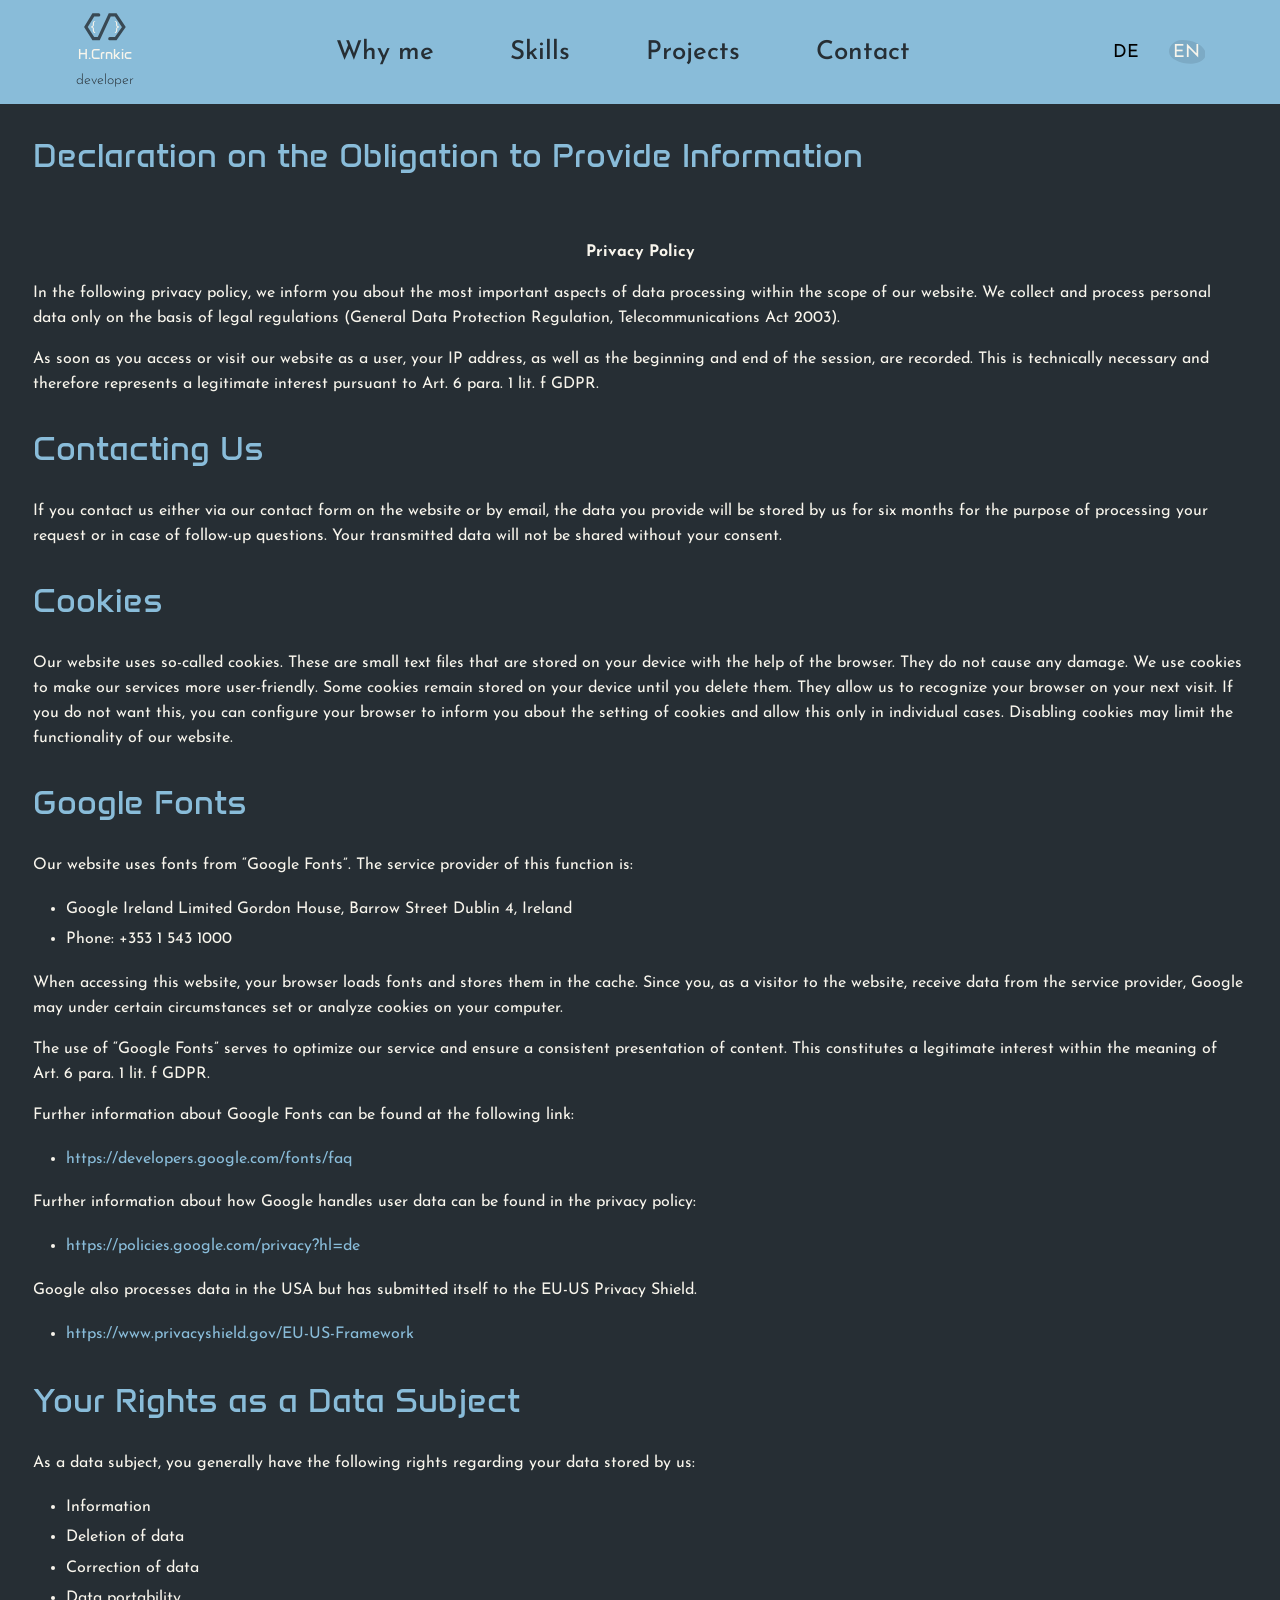
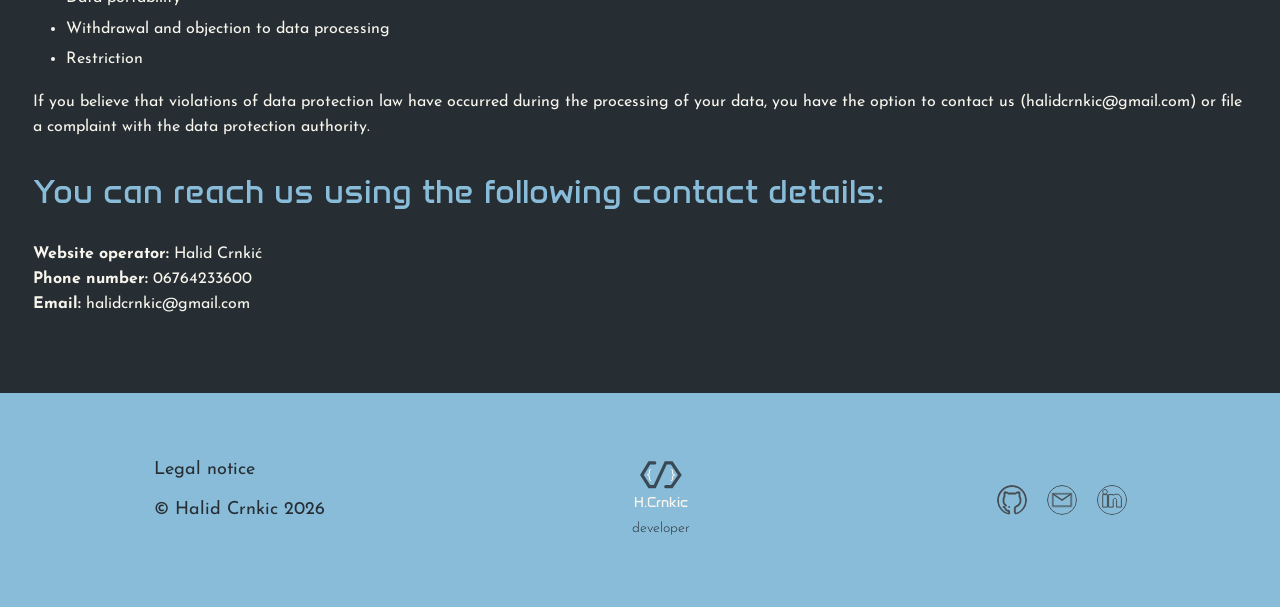
==== commit ce5e385e: "media query hero section delete, scrollbar back, inputfields onblur, error messages 16px, why me bub" ====
--- a/pages/datenschutz.html
+++ b/pages/datenschutz.html
@@ -57,12 +57,16 @@
                 <p class="under-logodark-text-text" data-i18n="developer">developer</p>
             </div>
             <div class="menu-buttons">
-                <p id="anchor2-why-me" class="menu-text" data-i18n="whyMe" onclick="menuScroll('whyMe')">Why me</p>
-                <p id="anchor3-skills" class="menu-text" data-i18n="skills" onclick="menuScroll('skills')">Skills</p>
-                <p id="anchor4-projects" class="menu-text" data-i18n="projects" onclick="menuScroll('projects')">
+                <p id="anchor2-why-me" class="menu-text" data-i18n="whyMe" onclick="menuScrollImpressum('whyMe')">Why me
+                </p>
+                <p id="anchor3-skills" class="menu-text" data-i18n="skills" onclick="menuScrollImpressum('skills')">
+                    Skills</p>
+                <p id="anchor4-projects" class="menu-text" data-i18n="projects"
+                    onclick="menuScrollImpressum('projects')">
                     Projects
                 </p>
-                <p id="anchor5-contacts" class="menu-text" data-i18n="contact" onclick="menuScroll('contacts')">Contact
+                <p id="anchor5-contacts" class="menu-text" data-i18n="contact"
+                    onclick="menuScrollImpressum('contacts')">Contact
                 </p>
             </div>
             <div class="menu-buttons-language">
@@ -71,147 +75,152 @@
             </div>
         </div>
     </div>
-    <div class="datenschutz-positioning">
-        <h3 data-i18n="privacyPolicyTitle">Erklärung zur Informationspflicht</h3>
-        <br>
-
-        <p style="text-align: center;">
-            <strong data-i18n="privacyPolicyHeading">Datenschutzerklärung</strong>
-        </p>
-
-        <p data-i18n="privacyIntro">
-            In folgender Datenschutzerklärung informieren wir Sie über die wichtigsten Aspekte der
-            Datenverarbeitung im Rahmen unserer Webseite. Wir erheben und verarbeiten personenbezogene
-            Daten nur auf Grundlage der gesetzlichen Bestimmungen
-            (Datenschutzgrundverordnung, Telekommunikationsgesetz 2003).
-        </p>
-
-        <p data-i18n="ipTracking">
-            Sobald Sie als Benutzer auf unsere Webseite zugreifen oder diese besuchen wird Ihre
-            IP-Adresse, Beginn sowie Beginn und Ende der Sitzung erfasst. Dies ist technisch bedingt
-            und stellt somit ein berechtigtes Interesse iSv Art 6 Abs 1 lit f DSGVO.
-        </p>
-
-        <h5 data-i18n="contactTitle">Kontakt mit uns</h5>
-
-        <p data-i18n="contactText">
-            Wenn Sie uns, entweder über unser Kontaktformular auf unserer Webseite, oder per Email
-            kontaktieren, dann werden die von Ihnen an uns übermittelten Daten zwecks Bearbeitung Ihrer
-            Anfrage oder für den Fall von weiteren Anschlussfragen für sechs Monate bei uns gespeichert.
-            Es erfolgt, ohne Ihre Einwilligung, keine Weitergabe Ihrer übermittelten Daten.
-        </p>
-
-        <h5 data-i18n="cookiesTitle">Cookies</h5>
-
-        <p data-i18n="cookiesText">
-            Unsere Website verwendet so genannte Cookies. Dabei handelt es sich um kleine Textdateien,
-            die mit Hilfe des Browsers auf Ihrem Endgerät abgelegt werden. Sie richten keinen Schaden
-            an. Wir nutzen Cookies dazu, unser Angebot nutzerfreundlich zu gestalten. Einige Cookies
-            bleiben auf Ihrem Endgerät gespeichert, bis Sie diese löschen. Sie ermöglichen es uns,
-            Ihren Browser beim nächsten Besuch wiederzuerkennen. Wenn Sie dies nicht wünschen, so
-            können Sie Ihren Browser so einrichten, dass er Sie über das Setzen von Cookies informiert
-            und Sie dies nur im Einzelfall erlauben. Bei der Deaktivierung von Cookies kann die
-            Funktionalität unserer Website eingeschränkt sein.
-        </p>
-
-        <h5 data-i18n="googleFontsTitle">Google Fonts</h5>
-
-        <p data-i18n="googleFontsText">
-            Unsere Website verwendet Schriftarten von „Google Fonts“. Der Dienstanbieter dieser
-            Funktion ist:
-        </p>
-
-        <ul>
-            <li data-i18n="googleAddress">
-                Google Ireland Limited Gordon House, Barrow Street Dublin 4. Ireland
-            </li>
-
-            <li data-i18n="googlePhone">
-                Tel: +353 1 543 1000
-            </li>
-        </ul>
-
-        <p data-i18n="googleCacheText">
-            Beim Aufrufen dieser Webseite lädt Ihr Browser Schriftarten und speichert diese in den
-            Cache. Da Sie, als Besucher der Webseite, Daten des Dienstanbieters empfangen kann Google
-            unter Umständen Cookies auf Ihrem Rechner setzen oder analysieren.
-        </p>
-
-        <p data-i18n="googleUsageText">
-            Die Nutzung von „Google-Fonts“ dient der Optimierung unserer Dienstleistung und der
-            einheitlichen Darstellung von Inhalten. Dies stellt ein berechtigtes Interesse im Sinne von
-            Art. 6 Abs. 1 lit. f DSGVO dar.
-        </p>
-
-        <p data-i18n="googleMoreInfo">
-            Weitere Informationen zu Google Fonts erhalten Sie unter folgendem Link:
-        </p>
-
-        <ul>
-            <li>
-                <a href="https://developers.google.com/fonts/faq" target="_blank">
-                    https://developers.google.com/fonts/faq
-                </a>
-            </li>
-        </ul>
-
-        <p data-i18n="googlePrivacyInfo">
-            Weitere Informationen über den Umgang mit Nutzerdaten von Google können Sie der
-            Datenschutzerklärung entnehmen:
-        </p>
-
-        <ul>
-            <li>
-                <a href="https://policies.google.com/privacy?hl=de" target="_blank">
-                    https://policies.google.com/privacy?hl=de
-                </a>
-            </li>
-        </ul>
-
-        <p data-i18n="googleUsaText">
-            Google verarbeitet die Daten auch in den USA, hat sich jedoch dem EU-US Privacy-Shield
-            unterworfen.
-        </p>
-
-        <ul>
-            <li>
-            <a href="https://www.privacyshield.gov/EU-US-Framework" target="_blank">https://www.privacyshield.gov/EU-US-Framework</a>
-            </li>
-        </ul>
-
-        <h5 data-i18n="rightsTitle">Ihre Rechte als Betroffener</h5>
-
-        <p data-i18n="rightsText">
-            Sie als Betroffener haben bezüglich Ihrer Daten, welche bei uns gespeichert sind
-            grundsätzlich ein Recht auf:
-        </p>
-
-        <ul>
-            <li data-i18n="rightInfo">Auskunft</li>
-            <li data-i18n="rightDelete">Löschung der Daten</li>
-            <li data-i18n="rightCorrection">Berichtigung der Daten</li>
-            <li data-i18n="rightTransfer">Übertragbarkeit der Daten</li>
-            <li data-i18n="rightWithdraw">Wiederruf und Widerspruch zur Datenverarbeitung</li>
-            <li data-i18n="rightRestriction">Einschränkung</li>
-        </ul>
-
-        <p data-i18n="complaintText">
-            Wenn sie vermuten, dass im Zuge der Verarbeitung Ihrer Daten Verstöße gegen das
-            Datenschutzrecht passiert sind, so haben Sie die Möglichkeit sich bei uns
-            (halidcrnkic@gmail.com) oder der Datenschutzbehörde zu beschweren.
-        </p>
-
-        <h5 data-i18n="contactDetailsTitle">
-            Sie erreichen mich unter folgenden Kontaktdaten:
-        </h5>
-
-        <p>
-            <b data-i18n="websiteOperator">Webseitenbetreiber:</b> Halid Crnkić<br>
-
-            <b data-i18n="phoneNumber">Telefonnummer:</b> 06764233600<br>
-
-            <b data-i18n="email">Email:</b> halidcrnkic@gmail.com
-        </p>
+
+    <div class="datenschutz-positioning-height">
+        <div class="datenschutz-positioning">
+            <h3 data-i18n="privacyPolicyTitle">Erklärung zur Informationspflicht</h3>
+            <br>
+
+            <p style="text-align: center;">
+                <strong data-i18n="privacyPolicyHeading">Datenschutzerklärung</strong>
+            </p>
+
+            <p data-i18n="privacyIntro">
+                In folgender Datenschutzerklärung informieren wir Sie über die wichtigsten Aspekte der
+                Datenverarbeitung im Rahmen unserer Webseite. Wir erheben und verarbeiten personenbezogene
+                Daten nur auf Grundlage der gesetzlichen Bestimmungen
+                (Datenschutzgrundverordnung, Telekommunikationsgesetz 2003).
+            </p>
+
+            <p data-i18n="ipTracking">
+                Sobald Sie als Benutzer auf unsere Webseite zugreifen oder diese besuchen wird Ihre
+                IP-Adresse, Beginn sowie Beginn und Ende der Sitzung erfasst. Dies ist technisch bedingt
+                und stellt somit ein berechtigtes Interesse iSv Art 6 Abs 1 lit f DSGVO.
+            </p>
+
+            <h5 data-i18n="contactTitle">Kontakt mit uns</h5>
+
+            <p data-i18n="contactText">
+                Wenn Sie uns, entweder über unser Kontaktformular auf unserer Webseite, oder per Email
+                kontaktieren, dann werden die von Ihnen an uns übermittelten Daten zwecks Bearbeitung Ihrer
+                Anfrage oder für den Fall von weiteren Anschlussfragen für sechs Monate bei uns gespeichert.
+                Es erfolgt, ohne Ihre Einwilligung, keine Weitergabe Ihrer übermittelten Daten.
+            </p>
+
+            <h5 data-i18n="cookiesTitle">Cookies</h5>
+
+            <p data-i18n="cookiesText">
+                Unsere Website verwendet so genannte Cookies. Dabei handelt es sich um kleine Textdateien,
+                die mit Hilfe des Browsers auf Ihrem Endgerät abgelegt werden. Sie richten keinen Schaden
+                an. Wir nutzen Cookies dazu, unser Angebot nutzerfreundlich zu gestalten. Einige Cookies
+                bleiben auf Ihrem Endgerät gespeichert, bis Sie diese löschen. Sie ermöglichen es uns,
+                Ihren Browser beim nächsten Besuch wiederzuerkennen. Wenn Sie dies nicht wünschen, so
+                können Sie Ihren Browser so einrichten, dass er Sie über das Setzen von Cookies informiert
+                und Sie dies nur im Einzelfall erlauben. Bei der Deaktivierung von Cookies kann die
+                Funktionalität unserer Website eingeschränkt sein.
+            </p>
+
+            <h5 data-i18n="googleFontsTitle">Google Fonts</h5>
+
+            <p data-i18n="googleFontsText">
+                Unsere Website verwendet Schriftarten von „Google Fonts“. Der Dienstanbieter dieser
+                Funktion ist:
+            </p>
+
+            <ul>
+                <li data-i18n="googleAddress">
+                    Google Ireland Limited Gordon House, Barrow Street Dublin 4. Ireland
+                </li>
+
+                <li data-i18n="googlePhone">
+                    Tel: +353 1 543 1000
+                </li>
+            </ul>
+
+            <p data-i18n="googleCacheText">
+                Beim Aufrufen dieser Webseite lädt Ihr Browser Schriftarten und speichert diese in den
+                Cache. Da Sie, als Besucher der Webseite, Daten des Dienstanbieters empfangen kann Google
+                unter Umständen Cookies auf Ihrem Rechner setzen oder analysieren.
+            </p>
+
+            <p data-i18n="googleUsageText">
+                Die Nutzung von „Google-Fonts“ dient der Optimierung unserer Dienstleistung und der
+                einheitlichen Darstellung von Inhalten. Dies stellt ein berechtigtes Interesse im Sinne von
+                Art. 6 Abs. 1 lit. f DSGVO dar.
+            </p>
+
+            <p data-i18n="googleMoreInfo">
+                Weitere Informationen zu Google Fonts erhalten Sie unter folgendem Link:
+            </p>
+
+            <ul>
+                <li>
+                    <a href="https://developers.google.com/fonts/faq" target="_blank">
+                        https://developers.google.com/fonts/faq
+                    </a>
+                </li>
+            </ul>
+
+            <p data-i18n="googlePrivacyInfo">
+                Weitere Informationen über den Umgang mit Nutzerdaten von Google können Sie der
+                Datenschutzerklärung entnehmen:
+            </p>
+
+            <ul>
+                <li>
+                    <a href="https://policies.google.com/privacy?hl=de" target="_blank">
+                        https://policies.google.com/privacy?hl=de
+                    </a>
+                </li>
+            </ul>
+
+            <p data-i18n="googleUsaText">
+                Google verarbeitet die Daten auch in den USA, hat sich jedoch dem EU-US Privacy-Shield
+                unterworfen.
+            </p>
+
+            <ul>
+                <li>
+                    <a href="https://www.privacyshield.gov/EU-US-Framework"
+                        target="_blank">https://www.privacyshield.gov/EU-US-Framework</a>
+                </li>
+            </ul>
+
+            <h5 data-i18n="rightsTitle">Ihre Rechte als Betroffener</h5>
+
+            <p data-i18n="rightsText">
+                Sie als Betroffener haben bezüglich Ihrer Daten, welche bei uns gespeichert sind
+                grundsätzlich ein Recht auf:
+            </p>
+
+            <ul>
+                <li data-i18n="rightInfo">Auskunft</li>
+                <li data-i18n="rightDelete">Löschung der Daten</li>
+                <li data-i18n="rightCorrection">Berichtigung der Daten</li>
+                <li data-i18n="rightTransfer">Übertragbarkeit der Daten</li>
+                <li data-i18n="rightWithdraw">Wiederruf und Widerspruch zur Datenverarbeitung</li>
+                <li data-i18n="rightRestriction">Einschränkung</li>
+            </ul>
+
+            <p data-i18n="complaintText">
+                Wenn sie vermuten, dass im Zuge der Verarbeitung Ihrer Daten Verstöße gegen das
+                Datenschutzrecht passiert sind, so haben Sie die Möglichkeit sich bei uns
+                (halidcrnkic@gmail.com) oder der Datenschutzbehörde zu beschweren.
+            </p>
+
+            <h5 data-i18n="contactDetailsTitle">
+                Sie erreichen mich unter folgenden Kontaktdaten:
+            </h5>
+
+            <p>
+                <b data-i18n="websiteOperator">Webseitenbetreiber:</b> Halid Crnkić<br>
+
+                <b data-i18n="phoneNumber">Telefonnummer:</b> 06764233600<br>
+
+                <b data-i18n="email">Email:</b> halidcrnkic@gmail.com
+            </p>
+        </div>
+
     </div>
 </body>
 <footer>
--- a/style.css
+++ b/style.css
@@ -1,7 +1,9 @@
+
 html {
     background-color: rgba(38, 46, 52, 1);
     scroll-behavior: smooth;
 }
+
 
 body {
     margin: 0px;
@@ -18,6 +20,7 @@
     top: 0;
     z-index: 1000;
 }
+
 
 .logo-dark-mob {
     width: 48px;
@@ -111,11 +114,11 @@
 
 .hero-section {
     opacity: 1;
-    height: 705px;
+    min-height: calc(100vh - 104px);
     top: 41px;
     left: 114px;
     display: flex;
-    align-items: center;
+    align-items: flex-end;
     justify-content: space-evenly;
 }
 
@@ -164,20 +167,23 @@
     display: none;
 }
 
-.hero-section-content-limit{
-    width: 100%; 
-    display: flex; 
-    align-items: center; 
-    justify-content: space-around; 
+.hero-section-content-limit {
+    width: 100%;
+    display: flex;
+    align-items: flex-end;
+    justify-content: space-around;
     max-width: 1440px;
-}
-
-.menu-bar-content-limit{
+    height: calc(100vh - 104px);
+}
+
+.menu-bar-content-limit {
     display: flex;
     align-items: center;
     max-width: 1440px;
-    justify-content: space-evenly;
-    width: 100%;
+    justify-content: space-around;
+    width: 100%;
+    margin: 0 auto;
+    box-sizing: border-box;
 }
 
 input:-webkit-autofill,
@@ -190,7 +196,7 @@
 }
 
 .profile-elipse-hover {
-    position: relative;
+    /*position: relative;*/
     background-image: url("./img/Property 1 Default.svg");
     background-size: contain;
     background-repeat: no-repeat;
@@ -198,9 +204,9 @@
     width: 579.9999900737229px;
     height: 615.9999894576091px;
     opacity: 1;
-    top: 66.3px;
+    /*top: 82.3px;*/
     overflow: hidden;
-    left: 62.23px;
+    /*left: 62.23px;*/
     display: flex;
     align-items: center;
     justify-content: center;
@@ -212,7 +218,7 @@
     width: 579.9999900737229px;
     height: 615.9999894576091px;
     opacity: 1;
-    top: 66.3px;
+    top: 82.3px;
     left: 62.23px;
     z-index: 9999;
 }
@@ -278,6 +284,11 @@
     align-items: center;
 }
 
+.project-parent-div {
+    width: 100%;
+    max-width: 1238px !important;
+}
+
 .hero-section-logo-text-placement-div {
     display: flex;
     flex-direction: column;
@@ -296,6 +307,7 @@
     display: flex;
     justify-content: flex-end;
     align-items: flex-end;
+    margin-bottom: 40px;
 }
 
 .arrow-down-img:hover {
@@ -405,6 +417,15 @@
     display: flex;
     align-items: center;
     justify-content: center;
+    width: 100%;
+   
+}
+
+.why-me-content-limit{
+    max-width: 1440px;
+    margin: 0 auto;
+    box-sizing: border-box;
+    width: 100%;
 }
 
 .i-am {
@@ -436,13 +457,15 @@
     justify-content: center;
     gap: 10px;
     margin-left: 20px;
+    white-space: nowrap;
 }
 
 .why-me-details-standpoint-text-div {
     display: flex;
     align-items: center;
     justify-content: space-between;
-    gap: 80px;
+    gap: 100px;
+    padding-right: 20px;
 }
 
 .why-me-details-text-text {
@@ -452,6 +475,8 @@
     font-size: 18px;
     color: #F8F5EC;
     margin: 0px;
+    text-align: center;
+    max-width: 600px;
 }
 
 .why-me-details-text-button {
@@ -513,6 +538,26 @@
     max-width: 300px;
 }
 
+.skill-icon-text-currently {
+    font-family: Josefin Sans;
+    font-weight: 400;
+    font-style: Regular;
+    font-size: 18px;
+    leading-trim: NONE;
+    line-height: 120%;
+    letter-spacing: 0%;
+    color: #89BCD9;
+    margin: 0px;
+}
+
+.skill-icon-text-positioning{
+    display: flex;
+    align-items: center;
+    justify-content: center;
+    flex-direction: column;
+    gap: 4px;
+}
+
 .my-skills-default-elipse {
     position: relative;
     width: clamp(280px, 10vw, 380px);
@@ -528,10 +573,14 @@
     z-index: 1;
 }
 
+#why-me, #skills, #projects, #contact {
+    scroll-margin-top: 100px;
+}
+
 .my-skills-default-elipse::after {
     content: "";
+    inset: -12%;
     position: absolute;
-    inset: -12%;
     background: url("./img/Hover my skills elipse.svg") center/contain no-repeat;
     opacity: 0;
     transition: opacity 0.35s ease-out;
@@ -570,6 +619,8 @@
     --sb-size: 6px;
 }
 
+
+
 body::-webkit-scrollbar {
     width: var(--sb-size)
 }
@@ -643,14 +694,16 @@
     padding: 0px 50px 0px 50px;
 }
 
+.last-formular-placement {
+    margin-bottom: 15px;
+}
+
 .project-details-placement-div {
     display: flex;
     flex-direction: row;
     /*align-items: flex-start;*/
     justify-content: center;
     width: 100%;
-    max-width: 1440px;
-    padding: 40px;
 }
 
 .project-details-description-div {
@@ -714,6 +767,7 @@
     margin: 0;
     padding-left: 44px;
     line-height: 1.6;
+    padding-right: 40px;
 }
 
 .project-details-pictures-div {
@@ -721,7 +775,6 @@
     align-items: center;
     justify-content: center;
     flex-direction: column;
-    padding: 40px;
     gap: 15px;
 }
 
@@ -962,7 +1015,7 @@
     border-radius: 30px;
     border: 1px solid #89BCD9;
     background-color: #262E34;
-    margin-bottom: 25px;
+    margin-bottom: 15px;
     outline: none;
     caret-color: #FFFFFF;
     padding-left: 20px;
@@ -1005,7 +1058,7 @@
     display: flex;
     align-items: center;
     justify-content: space-between;
-    gap: 5px;
+    gap: 15px;
     width: 100%;
     margin-top: 15px;
     padding-bottom: 100px;
@@ -1020,9 +1073,12 @@
 .contact-me-checkbox-text {
     font-family: Josefin Sans;
     font-weight: 400;
-    font-style: Regular;
     font-size: 16px;
     color: #F8F5EC;
+    line-height: 1.4;
+    margin: 0;
+    flex: 1;
+    min-width: 0;
 }
 
 .contact-link {
@@ -1089,6 +1145,8 @@
     align-items: center;
     justify-content: center;
     gap: 8px;
+    flex: 1;
+    min-width: 0;
 }
 
 footer {
@@ -1104,9 +1162,10 @@
 .footer-placement-div {
     display: flex;
     width: 100%;
+    max-width: 1440px;
+    box-sizing: border-box;
     align-items: center;
     justify-content: space-around;
-    max-width: 1440px;
 }
 
 .footer-text {
@@ -1261,12 +1320,6 @@
     50% {
         opacity: 0;
     }
-}
-
-
-* {
-    -ms-overflow-style: none;
-    scrollbar-width: none;
 }
 
 .menu-bar-highlight {
@@ -1394,10 +1447,15 @@
     font-family: Josefin Sans;
     font-weight: 400;
     font-style: Regular;
-    font-size: 14px;
+    font-size: 16px;
     color: #E44C36;
     margin: 0px;
     margin-left: 17px;
+}
+
+#errorname, #erroremail, #errormessage {
+    min-height: 24px;
+    margin-bottom: 5px;
 }
 
 
@@ -1419,6 +1477,7 @@
         transform: translateY(100%);
         opacity: 0;
     }
+
     to {
         transform: translateY(0);
         opacity: 1;
@@ -1447,4 +1506,16 @@
     color: rgba(38, 46, 52, 1);
     max-width: 300px;
     padding: 20px;
+}
+
+@keyframes vibrate {
+    0%, 100% { transform: translateX(0); }
+    20% { transform: translateX(-5px); }
+    40% { transform: translateX(5px); }
+    60% { transform: translateX(-5px); }
+    80% { transform: translateX(5px); }
+}
+
+.vibrate {
+    animation: vibrate 0.4s ease;
 }
--- a/pages/impressum-style.css
+++ b/pages/impressum-style.css
@@ -1,14 +1,12 @@
 html {
     background-color: rgba(38, 46, 52, 1);
     scroll-behavior: smooth;
-    height: 100%;
+    height: 100vh;
 }
 
 body {
     margin: 0px;
-    min-height: 100%;
-    display: grid;
-    grid-template-rows: auto 1fr auto;
+    min-height: 100vh;
 }
 
 
@@ -146,6 +144,14 @@
     font-weight: 400;
     font-size: 54px;
     color: #89BCD9;
+}
+
+.menu-bar-content-limit{
+    display: flex;
+    align-items: center;
+    max-width: 1440px;
+    justify-content: space-around;
+    width: 100%;
 }
 
 .legal-notice-small-text {
@@ -256,8 +262,8 @@
     align-items: center;
     justify-content: center;
     gap: 26px;
-    z-index: 2;
     top: 250px;
+    cursor:pointer;
 }
 
 .menu-text-responsive {
@@ -269,6 +275,7 @@
     line-height: 0.1;
     margin: 14px;
 }
+
 
 @media (min-width: 540px) and (max-width: 750px) {
     .menu-buttons {
@@ -436,4 +443,10 @@
         padding-bottom: 60px;
         height: auto;
     }
+}
+
+@media (min-width: 1500px) {
+    .legal-notice-title{
+        height: calc(100vh - 378px);
+    }
 }
--- a/pages/datenschutz-style.css
+++ b/pages/datenschutz-style.css
@@ -4,8 +4,26 @@
     padding-right: 33px;
     padding-bottom: 60px;
     margin: 0 auto;
-    max-width: 1440px;
+    max-width: 1280px;
     box-sizing: border-box;
+}
+
+.menu-text-responsive {
+    font-family: Josefin Sans;
+    font-weight: 400;
+    font-style: Regular;
+    font-size: 22px;
+    cursor: pointer;
+    line-height: 0.1;
+    margin: 14px;
+    color:black;
+}
+
+.datenschutz-positioning-height{
+    
+    display: flex;
+    align-items: center;
+    justify-content: center;
 }
 
 p{
@@ -71,4 +89,11 @@
     align-items: center;
     justify-content: center;
     color: #F8F5EC;
-}+}
+
+@media (min-width: 3000px){
+    .datenschutz-positioning-height{
+        height: calc(100vh - 365px);
+        margin-top: 80px;
+    }
+}
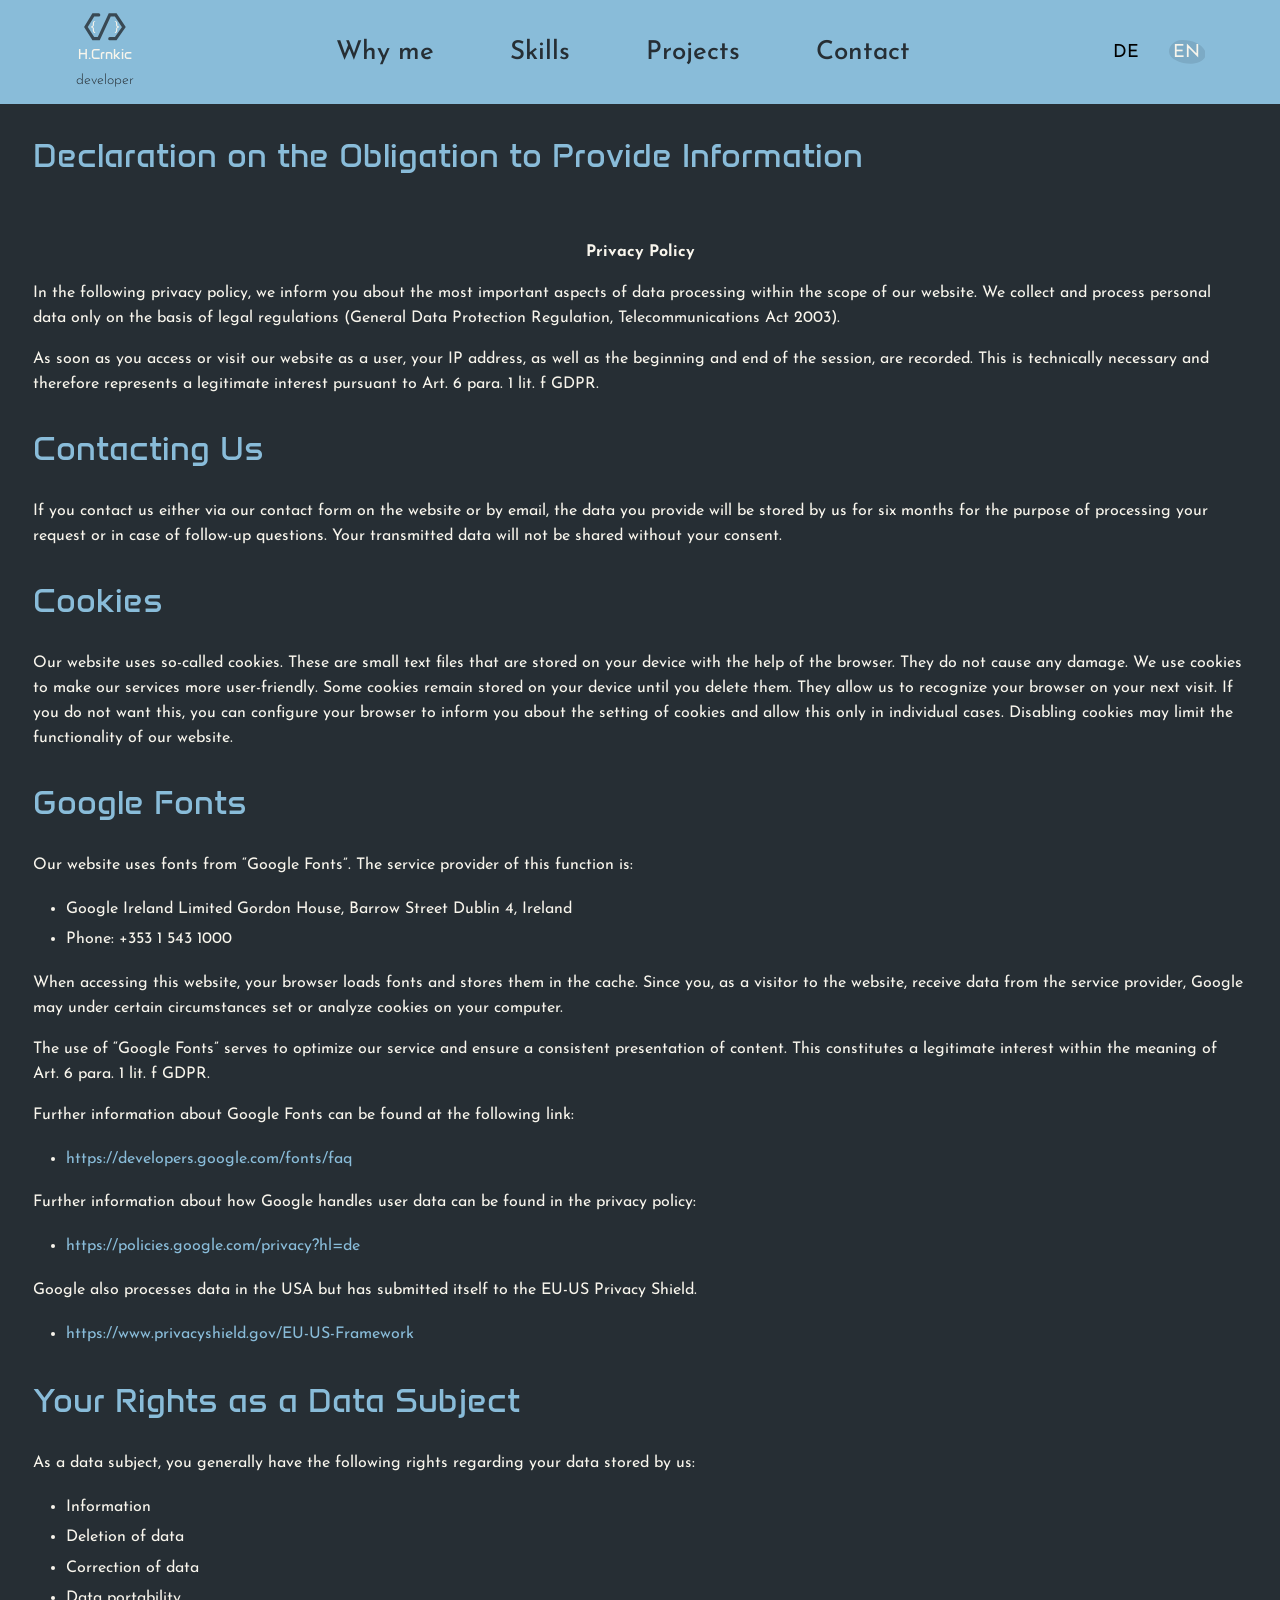
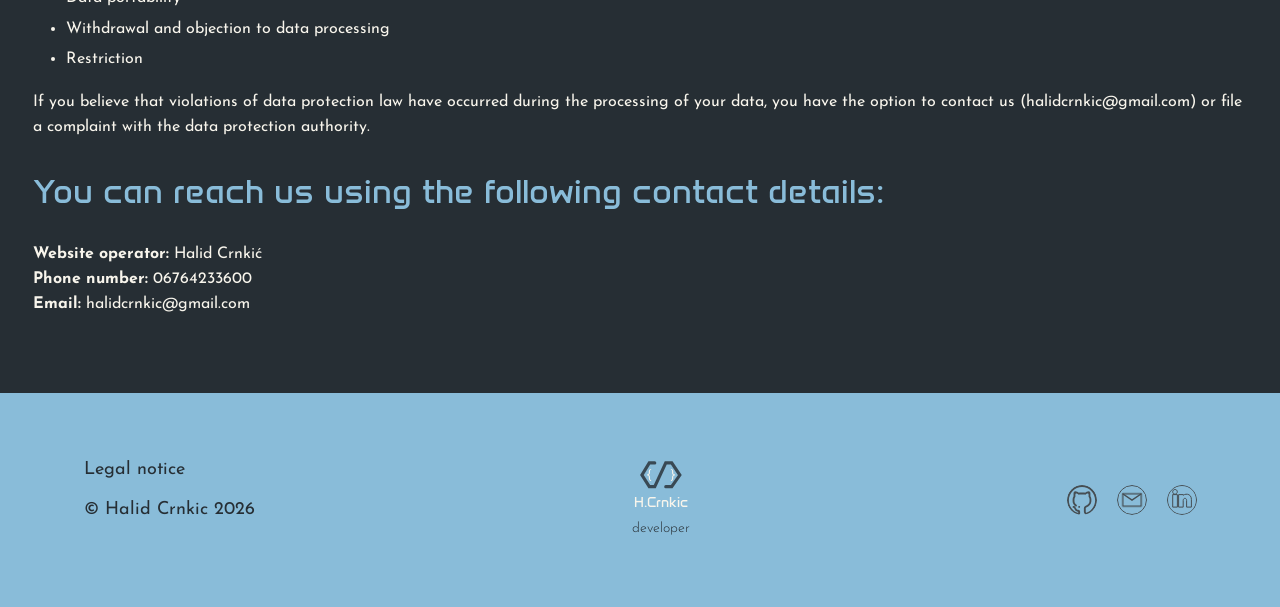
==== commit 2a1463bb: "feedback11: styling changes" ====
--- a/pages/datenschutz.html
+++ b/pages/datenschutz.html
@@ -15,6 +15,8 @@
     <link rel="icon" type="image/png" href="../img/favicon/favicon.ico">
     <title>Halid Crnkic</title>
     <link rel="stylesheet" href="../style.css">
+    <link rel="stylesheet" href="../styles/navbar.css">
+    <link rel="stylesheet" href="../styles/footer.css">
     <link rel="stylesheet" href="../pages/impressum-style.css">
     <link rel="stylesheet" href="../pages/datenschutz-style.css">
 </head>
@@ -24,7 +26,7 @@
     <div class="menu-bar-responsive">
         <div>
             <div class="hero-section-logowhite-center">
-                <img class="halid-logo" src="../img/Halid logo.png">
+                <a class="impressum-link-logo" href="../index.html"><img class="halid-logo" src="../img/Halid logo.png"></a> 
             </div>
             <img class="burger-menu" src="../img/burger menu.svg"
                 onclick="event.stopPropagation(); responsiveMenuImpressum()" id="burger-menu">
@@ -34,14 +36,14 @@
     <div class="hero-section-responsive-impressum d_none" id="hero-section-responsive-impressum">
         <img class="menu-eclipse-responsive" src="../img/Menu-responsive-elipse.svg">
         <div class="menu-buttons-responsive">
-            <p id="anchor2-why-me-responsive" class="menu-text-responsive" onclick="menuScrollImpressum('whyMe')">Why me
-            </p>
-            <p id="anchor3-skills-responsive" class="menu-text-responsive" onclick="menuScrollImpressum('skills')">
-                Skills</p>
-            <p id="anchor4-projects-responsive" class="menu-text-responsive" onclick="menuScrollImpressum('projects')">
-                Projects</p>
-            <p id="anchor5-contacts-responsive" class="menu-text-responsive" onclick="menuScrollImpressum('contacts')">
-                Contact</p>
+            <anchor id="anchor2-why-me-responsive" class="menu-text-responsive" onclick="menuScrollImpressum('whyMe')">Why me
+            </anchor>
+            <anchor id="anchor3-skills-responsive" class="menu-text-responsive" onclick="menuScrollImpressum('skills')">
+                Skills</anchor>
+            <anchor id="anchor4-projects-responsive" class="menu-text-responsive" onclick="menuScrollImpressum('projects')">
+                Projects</anchor>
+            <anchor id="anchor5-contacts-responsive" class="menu-text-responsive" onclick="menuScrollImpressum('contacts')">
+                Contact</anchor>
         </div>
         <div class="menu-buttons-language-responsive">
             <p class="menu-buttons-language-text" id="deresponsive" onclick="setLanguage('de')">DE</p>
@@ -57,17 +59,17 @@
                 <p class="under-logodark-text-text" data-i18n="developer">developer</p>
             </div>
             <div class="menu-buttons">
-                <p id="anchor2-why-me" class="menu-text" data-i18n="whyMe" onclick="menuScrollImpressum('whyMe')">Why me
-                </p>
-                <p id="anchor3-skills" class="menu-text" data-i18n="skills" onclick="menuScrollImpressum('skills')">
-                    Skills</p>
-                <p id="anchor4-projects" class="menu-text" data-i18n="projects"
+                <anchor id="anchor2-why-me" class="menu-text" data-i18n="whyMe" onclick="menuScrollImpressum('whyMe')">Why me
+                </anchor>
+                <anchor id="anchor3-skills" class="menu-text" data-i18n="skills" onclick="menuScrollImpressum('skills')">
+                    Skills</anchor>
+                <anchor id="anchor4-projects" class="menu-text" data-i18n="projects"
                     onclick="menuScrollImpressum('projects')">
                     Projects
-                </p>
-                <p id="anchor5-contacts" class="menu-text" data-i18n="contact"
+                </anchor>
+                <anchor id="anchor5-contacts" class="menu-text" data-i18n="contact"
                     onclick="menuScrollImpressum('contacts')">Contact
-                </p>
+                </anchor>
             </div>
             <div class="menu-buttons-language">
                 <p class="menu-buttons-language-text" id="de" onclick="setLanguage('de')">DE</p>
@@ -81,7 +83,7 @@
             <h3 data-i18n="privacyPolicyTitle">Erklärung zur Informationspflicht</h3>
             <br>
 
-            <p style="text-align: center;">
+            <p class="datenschutz-header-text">
                 <strong data-i18n="privacyPolicyHeading">Datenschutzerklärung</strong>
             </p>
 
@@ -222,18 +224,68 @@
         </div>
 
     </div>
-</body>
-<footer>
-    <div class="footer-placement-div">
-        <div>
-            <a href="../pages/impressum.html" class="footer-text" data-i18n="legalNotice">Legal notice</a>
-            <p class="footer-text">© Halid Crnkic 2026</p>
-        </div>
+    <footer>
+        <div class="footer-placement-div">
+            <div>
+                <a href="../pages/impressum.html" class="footer-text" data-i18n="legalNotice">Legal notice</a>
+                <p class="footer-text">© Halid Crnkic 2026</p>
+            </div>
+            <div class="logodark-text-div" id="anchor1">
+                <img class="logo-dark-mob" src="../img/Logo icon.svg">
+                <p class="under-logodark-text-name">H.Crnkic</p>
+                <p class="under-logodark-text-text" data-i18n="developer">developer</p>
+            </div>
+            <div class="footer-social-media-div">
+
+                <svg class="social-icon github" width="30" height="30" viewBox="0 0 30 30" fill="none"
+                    xmlns="http://www.w3.org/2000/svg">
+                    <g clip-path="url(#clip0_23538_2773)">
+                        <path fill-rule="evenodd" clip-rule="evenodd"
+                            d="M11.25 21.9031C11.25 21.3749 11.67 20.9482 12.19 20.9482C12.71 20.9482 13.13 21.3749 13.13 21.9031C13.13 22.4314 12.71 22.8581 12.19 22.8581C11.67 22.8581 11.25 22.4314 11.25 21.9031ZM20.46 29.4209C20.21 29.492 19.96 29.5428 19.69 29.5428C18.14 29.5428 16.88 28.2628 16.88 26.6881V23.2238C16.88 22.0251 17.64 21.0091 18.69 20.6333C20.7 19.9424 22.51 18.2154 22.51 16.1937V14.2838C22.51 13.3796 22.15 12.5364 21.57 11.8253V9.67152C21.57 8.62513 20.73 8.2594 19.69 8.86895L18.25 9.71216C17.79 9.59025 17.33 9.51913 16.87 9.51913H13.12C12.67 9.51913 12.2 9.59025 11.74 9.71216L10.3 8.86895C9.26 8.2594 8.42 8.62513 8.42 9.67152V11.8253C7.85 12.5466 7.48 13.3898 7.48 14.2838V16.1937C7.48 17.5753 8.33 18.8249 9.51 19.6986C9.75 19.8713 9.92 20.1558 9.92 20.4809C9.92 21.0091 9.5 21.4358 8.98 21.4358C8.72 21.4358 8.48 21.3241 8.31 21.1412C6.73 19.9221 5.61 18.1646 5.61 16.1937V14.2838C5.61 13.1764 5.96 12.1402 6.55 11.2259V8.39147C6.55 6.28852 8.23 5.56722 10.3 6.78632L11.91 7.73112C12.31 7.66001 12.71 7.61937 13.11 7.61937H16.86C17.26 7.61937 17.66 7.66001 18.06 7.73112L19.67 6.78632C21.74 5.56722 23.42 6.28852 23.42 8.39147V11.2259C24 12.1402 24.36 13.1764 24.36 14.2838V16.1937C24.36 19.0281 22.06 21.446 19.35 22.4111C19 22.5533 18.75 22.8987 18.75 23.3051V26.678C18.75 27.2062 19.17 27.6329 19.69 27.6329C19.77 27.6329 19.84 27.6126 19.91 27.5923C24.72 25.6214 28.13 20.8364 28.13 15.2387C28.13 7.87335 22.25 1.90992 15.01 1.90992C7.77 1.90992 1.88 7.87335 1.88 15.2387C1.88 21.0396 5.53 25.9567 10.62 27.7955C10.64 27.7955 10.67 27.8056 10.69 27.8056C11 27.8056 11.25 27.5516 11.25 27.2367C11.25 26.9218 11 26.6678 10.69 26.6678C10.69 26.6678 10.69 26.6678 10.68 26.6678C7.56 26.5865 7.56 22.8683 6.56 22.8683C6.04 22.8683 5.62 22.4416 5.62 21.9133C5.62 21.385 6.04 20.9583 6.56 20.9583H7.03C8.91 20.9583 8.64 24.768 11.25 24.768C12.29 24.768 13.13 25.6214 13.13 26.678V28.3441C13.13 29.2685 12.4 30.0102 11.49 30.0102C11.39 30.0102 11.3 29.9898 11.21 29.9695C4.76 28.2526 0 22.3197 0 15.2387C0 6.82696 6.72 0 15 0C23.28 0 30 6.82696 30 15.2387C30 21.6898 26.04 27.1961 20.46 29.4209Z"
+                            fill="currentColor" />
+                    </g>
+                    <defs>
+                        <clipPath id="clip0_23538_2773">
+                            <rect width="30" height="30" fill="white" />
+                        </clipPath>
+                    </defs>
+                </svg>
+
+                <svg class="social-icon email" width="30" height="30" viewBox="0 0 30 30" fill="none"
+                    xmlns="http://www.w3.org/2000/svg">
+                    <circle cx="15" cy="15" r="14.5" stroke="currentColor" />
+                    <mask id="path-2-inside-1_2169_976" fill="white">
+                        <rect x="5" y="8" width="20" height="14" rx="1" />
+                    </mask>
+                    <rect x="5" y="8" width="20" height="14" rx="1" stroke="currentColor" stroke-width="3"
+                        mask="url(#path-2-inside-1_2169_976)" />
+                    <path d="M6 9L15 15L24 9" stroke="currentColor" stroke-width="1.5" stroke-linecap="round" />
+                </svg>
+
+                <svg class="social-icon linkedin" width="30" height="30" viewBox="0 0 30 30" fill="none"
+                    xmlns="http://www.w3.org/2000/svg">
+                    <g clip-path="url(#clip0_2169_978)">
+                        <path
+                            d="M15 0.5C23.0239 0.5 29.5 6.97614 29.5 15C29.5 23.0239 23.0239 29.5 15 29.5C6.97614 29.5 0.5 23.0239 0.5 15C0.5 6.97614 6.97614 0.5 15 0.5ZM5.7002 22.0996H10.4004V9.59961H5.7002V22.0996ZM20.4961 9.26953C19.4862 9.09782 18.4287 9.21766 17.5166 9.57324C17.0765 9.74483 16.6616 9.97549 16.2998 10.2617V9.59961H11.5996V22.0996H16.2002V15.5C16.2002 14.0464 17.1089 13.3645 17.917 13.3369C18.3306 13.3228 18.7389 13.4749 19.0479 13.8037C19.3562 14.132 19.5996 14.6751 19.5996 15.5V22.0996H24.4004V14.2998C24.4004 12.7745 23.956 11.596 23.2227 10.752C22.4923 9.91147 21.5089 9.44178 20.4961 9.26953ZM8 4.5C7.46001 4.5 6.85724 4.7571 6.40039 5.09961L6.34277 5.14258L6.2998 5.2002C5.96701 5.64397 5.70025 6.14847 5.7002 6.7998C5.7002 7.42887 5.94872 8.03185 6.2998 8.5L6.32129 8.52832L6.34668 8.55371C6.75129 8.9582 7.38364 9.2002 8 9.2002C8.55843 9.2002 9.24162 8.99041 9.58691 8.42871C10.0772 8.01247 10.2998 7.38776 10.2998 6.7998C10.2998 6.14847 10.033 5.64397 9.7002 5.2002L9.67871 5.17188L9.65332 5.14648L9.56738 5.06738C9.35957 4.88892 9.10173 4.7569 8.86035 4.66797C8.58159 4.56528 8.27227 4.5 8 4.5Z"
+                            stroke="currentColor" />
+                    </g>
+                    <defs>
+                        <clipPath id="clip0_2169_978">
+                            <rect width="30" height="30" fill="white" />
+                        </clipPath>
+                    </defs>
+                </svg>
+            </div>
+        </div>
+    </footer>
+
+    <div class="responsive-footer">
         <div class="logodark-text-div" id="anchor1">
             <img class="logo-dark-mob" src="../img/Logo icon.svg">
             <p class="under-logodark-text-name">H.Crnkic</p>
             <p class="under-logodark-text-text" data-i18n="developer">developer</p>
         </div>
+
         <div class="footer-social-media-div">
 
             <svg class="social-icon github" width="30" height="30" viewBox="0 0 30 30" fill="none"
@@ -275,63 +327,12 @@
                 </defs>
             </svg>
         </div>
-    </div>
-</footer>
-
-<div class="responsive-footer">
-    <div class="logodark-text-div" id="anchor1">
-        <img class="logo-dark-mob" src="../img/Logo icon.svg">
-        <p class="under-logodark-text-name">H.Crnkic</p>
-        <p class="under-logodark-text-text" data-i18n="developer">developer</p>
-    </div>
-
-    <div class="footer-social-media-div">
-
-        <svg class="social-icon github" width="30" height="30" viewBox="0 0 30 30" fill="none"
-            xmlns="http://www.w3.org/2000/svg">
-            <g clip-path="url(#clip0_23538_2773)">
-                <path fill-rule="evenodd" clip-rule="evenodd"
-                    d="M11.25 21.9031C11.25 21.3749 11.67 20.9482 12.19 20.9482C12.71 20.9482 13.13 21.3749 13.13 21.9031C13.13 22.4314 12.71 22.8581 12.19 22.8581C11.67 22.8581 11.25 22.4314 11.25 21.9031ZM20.46 29.4209C20.21 29.492 19.96 29.5428 19.69 29.5428C18.14 29.5428 16.88 28.2628 16.88 26.6881V23.2238C16.88 22.0251 17.64 21.0091 18.69 20.6333C20.7 19.9424 22.51 18.2154 22.51 16.1937V14.2838C22.51 13.3796 22.15 12.5364 21.57 11.8253V9.67152C21.57 8.62513 20.73 8.2594 19.69 8.86895L18.25 9.71216C17.79 9.59025 17.33 9.51913 16.87 9.51913H13.12C12.67 9.51913 12.2 9.59025 11.74 9.71216L10.3 8.86895C9.26 8.2594 8.42 8.62513 8.42 9.67152V11.8253C7.85 12.5466 7.48 13.3898 7.48 14.2838V16.1937C7.48 17.5753 8.33 18.8249 9.51 19.6986C9.75 19.8713 9.92 20.1558 9.92 20.4809C9.92 21.0091 9.5 21.4358 8.98 21.4358C8.72 21.4358 8.48 21.3241 8.31 21.1412C6.73 19.9221 5.61 18.1646 5.61 16.1937V14.2838C5.61 13.1764 5.96 12.1402 6.55 11.2259V8.39147C6.55 6.28852 8.23 5.56722 10.3 6.78632L11.91 7.73112C12.31 7.66001 12.71 7.61937 13.11 7.61937H16.86C17.26 7.61937 17.66 7.66001 18.06 7.73112L19.67 6.78632C21.74 5.56722 23.42 6.28852 23.42 8.39147V11.2259C24 12.1402 24.36 13.1764 24.36 14.2838V16.1937C24.36 19.0281 22.06 21.446 19.35 22.4111C19 22.5533 18.75 22.8987 18.75 23.3051V26.678C18.75 27.2062 19.17 27.6329 19.69 27.6329C19.77 27.6329 19.84 27.6126 19.91 27.5923C24.72 25.6214 28.13 20.8364 28.13 15.2387C28.13 7.87335 22.25 1.90992 15.01 1.90992C7.77 1.90992 1.88 7.87335 1.88 15.2387C1.88 21.0396 5.53 25.9567 10.62 27.7955C10.64 27.7955 10.67 27.8056 10.69 27.8056C11 27.8056 11.25 27.5516 11.25 27.2367C11.25 26.9218 11 26.6678 10.69 26.6678C10.69 26.6678 10.69 26.6678 10.68 26.6678C7.56 26.5865 7.56 22.8683 6.56 22.8683C6.04 22.8683 5.62 22.4416 5.62 21.9133C5.62 21.385 6.04 20.9583 6.56 20.9583H7.03C8.91 20.9583 8.64 24.768 11.25 24.768C12.29 24.768 13.13 25.6214 13.13 26.678V28.3441C13.13 29.2685 12.4 30.0102 11.49 30.0102C11.39 30.0102 11.3 29.9898 11.21 29.9695C4.76 28.2526 0 22.3197 0 15.2387C0 6.82696 6.72 0 15 0C23.28 0 30 6.82696 30 15.2387C30 21.6898 26.04 27.1961 20.46 29.4209Z"
-                    fill="currentColor" />
-            </g>
-            <defs>
-                <clipPath id="clip0_23538_2773">
-                    <rect width="30" height="30" fill="white" />
-                </clipPath>
-            </defs>
-        </svg>
-
-        <svg class="social-icon email" width="30" height="30" viewBox="0 0 30 30" fill="none"
-            xmlns="http://www.w3.org/2000/svg">
-            <circle cx="15" cy="15" r="14.5" stroke="currentColor" />
-            <mask id="path-2-inside-1_2169_976" fill="white">
-                <rect x="5" y="8" width="20" height="14" rx="1" />
-            </mask>
-            <rect x="5" y="8" width="20" height="14" rx="1" stroke="currentColor" stroke-width="3"
-                mask="url(#path-2-inside-1_2169_976)" />
-            <path d="M6 9L15 15L24 9" stroke="currentColor" stroke-width="1.5" stroke-linecap="round" />
-        </svg>
-
-        <svg class="social-icon linkedin" width="30" height="30" viewBox="0 0 30 30" fill="none"
-            xmlns="http://www.w3.org/2000/svg">
-            <g clip-path="url(#clip0_2169_978)">
-                <path
-                    d="M15 0.5C23.0239 0.5 29.5 6.97614 29.5 15C29.5 23.0239 23.0239 29.5 15 29.5C6.97614 29.5 0.5 23.0239 0.5 15C0.5 6.97614 6.97614 0.5 15 0.5ZM5.7002 22.0996H10.4004V9.59961H5.7002V22.0996ZM20.4961 9.26953C19.4862 9.09782 18.4287 9.21766 17.5166 9.57324C17.0765 9.74483 16.6616 9.97549 16.2998 10.2617V9.59961H11.5996V22.0996H16.2002V15.5C16.2002 14.0464 17.1089 13.3645 17.917 13.3369C18.3306 13.3228 18.7389 13.4749 19.0479 13.8037C19.3562 14.132 19.5996 14.6751 19.5996 15.5V22.0996H24.4004V14.2998C24.4004 12.7745 23.956 11.596 23.2227 10.752C22.4923 9.91147 21.5089 9.44178 20.4961 9.26953ZM8 4.5C7.46001 4.5 6.85724 4.7571 6.40039 5.09961L6.34277 5.14258L6.2998 5.2002C5.96701 5.64397 5.70025 6.14847 5.7002 6.7998C5.7002 7.42887 5.94872 8.03185 6.2998 8.5L6.32129 8.52832L6.34668 8.55371C6.75129 8.9582 7.38364 9.2002 8 9.2002C8.55843 9.2002 9.24162 8.99041 9.58691 8.42871C10.0772 8.01247 10.2998 7.38776 10.2998 6.7998C10.2998 6.14847 10.033 5.64397 9.7002 5.2002L9.67871 5.17188L9.65332 5.14648L9.56738 5.06738C9.35957 4.88892 9.10173 4.7569 8.86035 4.66797C8.58159 4.56528 8.27227 4.5 8 4.5Z"
-                    stroke="currentColor" />
-            </g>
-            <defs>
-                <clipPath id="clip0_2169_978">
-                    <rect width="30" height="30" fill="white" />
-                </clipPath>
-            </defs>
-        </svg>
-    </div>
-
-    <div class="footer-links-name">
-        <a href="../pages/impressum.html" class="footer-text" data-i18n="legalNotice">Legal notice</a>
-        <p class="footer-text">© Halid Crnkic 2026</p>
-    </div>
-</div>
+
+        <div class="footer-links-name">
+            <a href="../pages/impressum.html" class="footer-text" data-i18n="legalNotice">Legal notice</a>
+            <p class="footer-text">© Halid Crnkic 2026</p>
+        </div>
+    </div>
 </body>
 
 </html>
--- a/style.css
+++ b/style.css
@@ -1,189 +1,13 @@
-
 html {
     background-color: rgba(38, 46, 52, 1);
     scroll-behavior: smooth;
 }
 
-
 body {
     margin: 0px;
-}
-
-.menu-bar {
-    height: 104px;
-    width: 100%;
-    background-color: rgba(137, 188, 217, 1);
-    display: flex;
-    align-items: center;
-    justify-content: space-evenly;
-    position: sticky;
-    top: 0;
-    z-index: 1000;
-}
-
-
-.logo-dark-mob {
-    width: 48px;
-    height: 30px;
-    top: 5px;
-    left: 2px;
-    opacity: 1;
-    border-width: 4px;
-}
-
-.logodark-text-div {
-    display: flex;
-    align-items: center;
-    justify-content: center;
-    flex-direction: column;
-    gap: 1px;
-}
-
-.under-logodark-text-name {
-    font-family: Anta;
-    font-weight: 400;
-    font-style: Regular;
-    font-size: 14px;
-    color: rgba(248, 245, 236, 1);
-    margin: 0px;
-}
-
-.under-logodark-text-text {
-    font-family: Josefin Sans;
-    font-weight: 300;
-    font-style: Light;
-    font-size: 14px;
-    color: rgba(38, 46, 52, 1);
-    margin: 0px;
-}
-
-.menu-text {
-    font-family: Josefin Sans;
-    font-weight: 500;
-    font-style: Medium;
-    font-size: 26px;
-    text-align: center;
-    padding: 0 25px;
-    color: rgba(38, 46, 52, 1);
-    cursor: pointer;
-}
-
-.menu-text:hover {
-    color: #F8F5EC;
-    transition: color 0.3s ease;
-}
-
-.menu-buttons {
-    display: flex;
-    justify-content: space-evenly;
-    align-items: center;
-    width: 677px;
-
-}
-
-.menu-buttons-language {
-    display: flex;
-    align-items: center;
-    justify-content: space-between;
-    height: 31px;
-    width: 92px;
-}
-
-.menu-buttons-language-text {
-    font-family: Josefin Sans;
-    font-weight: 400;
-    font-style: Regular;
-    font-size: 18px;
-    cursor: pointer;
-}
-
-.menu-buttons-language-text:hover {
-    color: #F8F5EC;
-    transition: color 0.3s ease;
-}
-
-.elipse {
-    width: 36px;
-    height: 24px;
-    background-image: url("./img/Ellipse 24.svg");
-    display: flex;
-    align-items: center;
-    justify-content: center;
-    color: #F8F5EC;
-}
-
-.hero-section {
-    opacity: 1;
-    min-height: calc(100vh - 104px);
-    top: 41px;
-    left: 114px;
-    display: flex;
-    align-items: flex-end;
-    justify-content: space-evenly;
-}
-
-.hero-section-responsive {
-    display: flex;
-    position: relative;
-    align-items: center;
-    justify-content: center;
-    flex-direction: column;
-}
-
-.menu-eclipse-responsive {
-    width: 80%;
-    max-width: 350px;
-    height: auto;
-}
-
-.menu-text-responsive {
-    font-family: Josefin Sans;
-    font-weight: 400;
-    font-style: Regular;
-    font-size: 22px;
-    cursor: pointer;
-    line-height: 0.1;
-}
-
-.menu-buttons-language-responsive {
-    bottom: -63px;
-    position: absolute;
-    display: flex;
-    align-items: center;
-    justify-content: center;
-    gap: 26px;
-}
-
-.menu-buttons-responsive {
-    position: absolute;
-    display: flex;
-    align-items: center;
-    justify-content: center;
-    flex-direction: column;
-    top: 17px;
-}
-
-.d_none {
-    display: none;
-}
-
-.hero-section-content-limit {
-    width: 100%;
-    display: flex;
-    align-items: flex-end;
-    justify-content: space-around;
-    max-width: 1440px;
-    height: calc(100vh - 104px);
-}
-
-.menu-bar-content-limit {
-    display: flex;
-    align-items: center;
-    max-width: 1440px;
-    justify-content: space-around;
-    width: 100%;
-    margin: 0 auto;
-    box-sizing: border-box;
+    --sb-track-color: #262e34;
+    --sb-thumb-color: #89bcd9;
+    --sb-size: 6px;
 }
 
 input:-webkit-autofill,
@@ -196,17 +20,14 @@
 }
 
 .profile-elipse-hover {
-    /*position: relative;*/
     background-image: url("./img/Property 1 Default.svg");
     background-size: contain;
     background-repeat: no-repeat;
     z-index: 2;
-    width: 579.9999900737229px;
+    width: 580px;
     height: 615.9999894576091px;
     opacity: 1;
-    /*top: 82.3px;*/
     overflow: hidden;
-    /*left: 62.23px;*/
     display: flex;
     align-items: center;
     justify-content: center;
@@ -247,54 +68,6 @@
     margin: 0px;
 }
 
-.hero-section-text-h1 {
-    font-family: Anta;
-    font-weight: 400;
-    font-style: Regular;
-    font-size: 88px;
-    text-align: center;
-    color: rgba(248, 245, 236, 1);
-    margin: 0px;
-}
-
-.hero-section-text-p {
-    font-family: Josefin Sans;
-    font-weight: 400;
-    font-style: Regular;
-    font-size: 40px;
-    line-height: 120%;
-    text-align: center;
-    color: rgba(248, 245, 236, 1);
-    margin: 0px;
-}
-
-.hero-section-logowhite {
-    display: flex;
-    width: 100%;
-    align-items: center;
-    justify-content: flex-end;
-}
-
-.hero-section-logowhite-center {
-    position: relative;
-    left: -11%;
-    transform: translateX(-50%);
-    display: flex;
-    flex-direction: column;
-    align-items: center;
-}
-
-.project-parent-div {
-    width: 100%;
-    max-width: 1238px !important;
-}
-
-.hero-section-logo-text-placement-div {
-    display: flex;
-    flex-direction: column;
-    align-items: center;
-    justify-content: center;
-}
 
 .arrow-down-img {
     cursor: pointer;
@@ -322,17 +95,6 @@
     border-radius: 30px;
 }
 
-.social-media-hero-section {
-    display: flex;
-    flex-direction: column;
-    align-items: center;
-    justify-content: space-around;
-    height: 122px;
-}
-
-.social-media-hero-icon {
-    cursor: pointer;
-}
 
 .vector-29-container {
     position: relative;
@@ -418,10 +180,10 @@
     align-items: center;
     justify-content: center;
     width: 100%;
-   
-}
-
-.why-me-content-limit{
+
+}
+
+.why-me-content-limit {
     max-width: 1440px;
     margin: 0 auto;
     box-sizing: border-box;
@@ -443,14 +205,6 @@
 
 }
 
-.located-in {
-    font-family: Josefin Sans;
-    font-weight: 700;
-    font-style: Bold;
-    font-size: 30px;
-    color: rgba(248, 245, 236, 1);
-}
-
 .why-me-details-standpoint-text-icons {
     display: flex;
     align-items: center;
@@ -458,6 +212,7 @@
     gap: 10px;
     margin-left: 20px;
     white-space: nowrap;
+    min-width: 445px;
 }
 
 .why-me-details-standpoint-text-div {
@@ -543,19 +298,25 @@
     font-weight: 400;
     font-style: Regular;
     font-size: 18px;
-    leading-trim: NONE;
-    line-height: 120%;
-    letter-spacing: 0%;
     color: #89BCD9;
     margin: 0px;
 }
 
-.skill-icon-text-positioning{
+.skill-icon-text-positioning {
     display: flex;
     align-items: center;
     justify-content: center;
     flex-direction: column;
-    gap: 4px;
+    gap: 10px;
+}
+
+.need-a-team-player-spacing{
+    padding-top: 40px;
+    padding-bottom: 40px;
+}
+
+.projects-text-direction{
+    text-decoration: none;
 }
 
 .my-skills-default-elipse {
@@ -573,7 +334,10 @@
     z-index: 1;
 }
 
-#why-me, #skills, #projects, #contact {
+#why-me,
+#skills,
+#projects,
+#contact-me {
     scroll-margin-top: 100px;
 }
 
@@ -612,15 +376,6 @@
     gap: 40px;
 }
 
-
-body {
-    --sb-track-color: #262e34;
-    --sb-thumb-color: #89bcd9;
-    --sb-size: 6px;
-}
-
-
-
 body::-webkit-scrollbar {
     width: var(--sb-size)
 }
@@ -642,47 +397,6 @@
     }
 }
 
-.my-projects {
-    display: flex;
-    align-items: center;
-    justify-content: center;
-    flex-direction: column;
-}
-
-.project-names {
-    display: flex;
-    align-items: center;
-    justify-content: space-evenly;
-    width: 100%;
-    gap: 50px;
-    max-width: 1440px;
-}
-
-.project-details {
-    background: #89BCD912;
-    height: 548px;
-    width: 100%;
-    display: flex;
-    align-items: center;
-    justify-content: center;
-}
-
-.project-names-tabs {
-    font-family: Josefin Sans;
-    font-weight: 500;
-    font-style: Medium;
-    font-size: 30px;
-    color: #89BCD9;
-    cursor: pointer;
-    margin: 0px;
-    transition: 0.3s ease;
-    word-break: keep-all;
-    white-space: normal;
-}
-
-.projects-names-tabs:hover {
-    color: #F8F5EC;
-}
 
 .highlight {
     background: #89BCD912;
@@ -696,174 +410,6 @@
 
 .last-formular-placement {
     margin-bottom: 15px;
-}
-
-.project-details-placement-div {
-    display: flex;
-    flex-direction: row;
-    /*align-items: flex-start;*/
-    justify-content: center;
-    width: 100%;
-}
-
-.project-details-description-div {
-    display: flex;
-    flex-direction: column;
-    align-items: center;
-    justify-content: center;
-    width: 100%;
-}
-
-.project-details-description-section {
-    display: flex;
-    flex-direction: column;
-    gap: 40px;
-    width: 100%;
-}
-
-.project-details-description-item {
-    display: flex;
-    flex-direction: column;
-    gap: 12px;
-    width: 100%;
-}
-
-.project-details-description-header {
-    display: flex;
-    align-items: center;
-    gap: 15px;
-}
-
-.description-dot-icon {
-    width: 29px;
-    height: 26px;
-}
-
-.project-details-description-title {
-    font-family: Josefin Sans;
-    font-weight: 400;
-    font-style: Regular;
-    font-size: 28px;
-    color: #F8F5EC;
-    margin: 0;
-}
-
-.project-details-description-duration {
-    font-family: Josefin Sans;
-    font-weight: 400;
-    font-style: Regular;
-    font-size: 18px;
-    color: #F8F5EC;
-    margin: 0;
-    padding-left: 27px;
-}
-
-.project-details-description-text {
-    font-family: Josefin Sans;
-    font-weight: 400;
-    font-style: Regular;
-    font-size: 18px;
-    color: #F8F5EC;
-    margin: 0;
-    padding-left: 44px;
-    line-height: 1.6;
-    padding-right: 40px;
-}
-
-.project-details-pictures-div {
-    display: flex;
-    align-items: center;
-    justify-content: center;
-    flex-direction: column;
-    gap: 15px;
-}
-
-.project-details-technologies-div {
-    display: flex;
-    align-items: center;
-    justify-content: center;
-    gap: 32px;
-}
-
-.project-details-pictures-text {
-    font-family: Josefin Sans;
-    font-weight: 400;
-    font-style: Regular;
-    font-size: 18px;
-    color: #F8F5EC;
-    margin: 0;
-    line-height: 1.6;
-}
-
-.projects-pictures-techonolgies-combined {
-    display: flex;
-    align-items: center;
-    justify-content: center;
-    flex-direction: column;
-    gap: 12px;
-}
-
-.projects-pictures-buttons {
-    display: flex;
-    align-items: center;
-    justify-content: center;
-    gap: 12px;
-}
-
-.projects-live-test-button {
-    width: 132px;
-    height: 48px;
-    border-radius: 30px;
-    background: #89BCD9;
-    display: flex;
-    align-items: center;
-    justify-content: center;
-    transition: 0.3s ease;
-    cursor: pointer;
-}
-
-.projects-live-test-button:hover {
-    background: #F8F5EC;
-}
-
-.projects-live-test-button-text {
-    font-family: Josefin Sans;
-    font-weight: 400;
-    font-style: Regular;
-    font-size: 18px;
-    color: #262E34;
-    margin: 0px;
-}
-
-.projects-github-button {
-    width: 120px;
-    height: 48px;
-    border-radius: 30px;
-    border-width: 1px;
-    gap: 10px;
-    border: 1px solid #89BCD9;
-    display: flex;
-    align-items: center;
-    justify-content: center;
-    transition: 0.3 ease;
-    cursor: pointer;
-}
-
-.projects-github-button:hover {
-    background: #464E53;
-}
-
-.projects-github-button-text {
-    font-family: Josefin Sans;
-    font-weight: 400;
-    font-style: Regular;
-    font-size: 18px;
-    color: #89BCD9;
-}
-
-.pokeDex-screenshot {
-    width: 320px;
-    border-radius: 30px;
 }
 
 .need-a-teamplayer {
@@ -920,318 +466,6 @@
     overflow: hidden;
 }
 
-.contact-me {
-    width: 100%;
-    max-width: 1200px;
-    display: flex;
-    flex-direction: column;
-    align-items: center;
-}
-
-.contact-me-placement-div {
-    display: flex;
-    justify-content: center;
-    align-items: center;
-    width: 100%;
-    padding: 80px 0;
-}
-
-.contact-me-description-text {
-    font-family: Josefin Sans;
-    font-weight: 400;
-    font-size: 18px;
-    text-align: justify;
-    color: #F8F5EC;
-}
-
-.contact-me-email-div {
-    display: flex;
-    align-items: center;
-    justify-content: center;
-    gap: 10px;
-}
-
-.contact-me-email-div img {
-    width: 22px;
-    height: 22px;
-}
-
-.contact-me-p {
-    font-family: Josefin Sans;
-    font-weight: 400;
-    font-style: Regular;
-    font-size: 20px;
-    color: #F8F5EC;
-    margin: 7px;
-    white-space: nowrap;
-}
-
-.contact-me-description {
-    display: flex;
-    justify-content: space-between;
-    align-items: flex-start;
-    max-width: 71%;
-    gap: 80px;
-    margin-top: 20px;
-}
-
-.contact-me-icons-placement {
-    display: flex;
-    flex-direction: column;
-    align-items: flex-start;
-    justify-content: center;
-}
-
-.contact-me-formular {
-    display: flex;
-    align-items: center;
-    justify-content: center;
-    flex-direction: column;
-    gap: 15px;
-}
-
-.contact-me-formular-first-two-fields {
-    display: flex;
-    align-items: center;
-    justify-content: center;
-    gap: 30px;
-}
-
-.contact-me-formular-text {
-    font-family: Josefin Sans;
-    font-weight: 400;
-    font-style: Regular;
-    font-size: 14px;
-    color: #89BCD9;
-    margin: 0px;
-    margin-left: 17px;
-}
-
-.contact-formular-first-two-inputfields {
-    width: 415px;
-    height: 60px;
-    top: 20px;
-    border-width: 1px;
-    border-radius: 30px;
-    border: 1px solid #89BCD9;
-    background-color: #262E34;
-    margin-bottom: 15px;
-    outline: none;
-    caret-color: #FFFFFF;
-    padding-left: 20px;
-    font-family: Josefin Sans, sans-serif;
-    font-size: 16px;
-    color: #FFFFFF
-}
-
-.contact-me-formular-last-inputfield {
-    width: 911px;
-    height: 146.6px;
-    border: 1px solid #89BCD9;
-    border-radius: 30px;
-    background-color: #262E34;
-    outline: none;
-    caret-color: #FFFFFF;
-    padding: 20px;
-    box-sizing: border-box;
-    resize: none;
-    line-height: 1.5;
-    color: #FFFFFF;
-    font-family: Josefin Sans, sans-serif;
-    font-size: 16px;
-    vertical-align: top;
-}
-
-.contact-formular-first-two-inputfields:focus {
-    background-color: #313F48;
-    border: 1px solid #89BCD9;
-    transition: 0.3s ease-in;
-}
-
-.contact-me-formular-last-inputfield:focus {
-    background-color: #313F48;
-    border: 1px solid #89BCD9;
-    transition: 0.3s ease-in;
-}
-
-.contact-me-formular-privacy-policy-accept {
-    display: flex;
-    align-items: center;
-    justify-content: space-between;
-    gap: 15px;
-    width: 100%;
-    margin-top: 15px;
-    padding-bottom: 100px;
-}
-
-.contact-me-last-formular-checkbox-placement-div {
-    display: flex;
-    flex-direction: column;
-    align-items: flex-start;
-}
-
-.contact-me-checkbox-text {
-    font-family: Josefin Sans;
-    font-weight: 400;
-    font-size: 16px;
-    color: #F8F5EC;
-    line-height: 1.4;
-    margin: 0;
-    flex: 1;
-    min-width: 0;
-}
-
-.contact-link {
-    font-family: Josefin Sans;
-    font-weight: 400;
-    font-style: Regular;
-    font-size: 16px;
-    background: #262E34;
-    background-color: none;
-    text-decoration: none;
-    color: #89BCD9;
-    cursor: pointer;
-}
-
-.contact-me-send-button {
-    display: flex;
-    align-items: center;
-    justify-content: center;
-    width: 101px;
-    height: 48px;
-    top: 32px;
-    left: 810px;
-    opacity: 0.5;
-    border-width: 1px;
-    gap: 10px;
-    border-radius: 30px;
-    border: 1px solid #F8F5EC;
-}
-
-.contact-me-send-button-true {
-    display: flex;
-    align-items: center;
-    justify-content: center;
-    width: 101px;
-    height: 48px;
-    top: 32px;
-    left: 810px;
-    opacity: 1.5;
-    border-width: 1px;
-    gap: 10px;
-    border-radius: 30px;
-    border: 1px solid #89BCD9;
-    cursor: pointer;
-}
-
-.contact-me-send-button-true:hover {
-    background-color: #464E53;
-}
-
-.contact-me-send-button-text {
-    font-family: Josefin Sans;
-    font-weight: 400;
-    font-style: Regular;
-    font-size: 18px;
-    color: #F8F5EC;
-}
-
-.contact-me-send-button-text-true {
-    color: #89BCD9;
-}
-
-.contact-me-formular-privacy-policy-accept-div {
-    display: flex;
-    align-items: center;
-    justify-content: center;
-    gap: 8px;
-    flex: 1;
-    min-width: 0;
-}
-
-footer {
-    background-color: #89BCD9;
-    width: 100%;
-    height: 214px;
-    display: flex;
-    align-items: center;
-    justify-content: center;
-    margin-top: auto;
-}
-
-.footer-placement-div {
-    display: flex;
-    width: 100%;
-    max-width: 1440px;
-    box-sizing: border-box;
-    align-items: center;
-    justify-content: space-around;
-}
-
-.footer-text {
-    font-family: Josefin Sans;
-    font-weight: 400;
-    font-size: 18px;
-    color: #262E34;
-    text-decoration: none;
-}
-
-.footer-social-media-div {
-    display: flex;
-    align-items: center;
-    justify-content: center;
-    gap: 20px;
-}
-
-
-.footer-social-media-div .social-icon {
-    cursor: pointer;
-    transition: transform 0.3s ease, background-color 0.3s ease;
-    border-radius: 50%;
-    color: #464E53;
-}
-
-
-.footer-social-media-div .social-icon:hover {
-    background-color: #F8F5EC;
-}
-
-
-.footer-social-media-div .social-icon.email circle,
-.footer-social-media-div .social-icon.email rect,
-.footer-social-media-div .social-icon.email path {
-    stroke: #464E53;
-}
-
-
-.footer-social-media-div .social-icon.email:hover circle,
-.footer-social-media-div .social-icon.email:hover rect,
-.footer-social-media-div .social-icon.email:hover path {
-    stroke: #262E34;
-}
-
-
-.footer-social-media-div .social-icon.github path {
-    fill: #464E53;
-    stroke: none;
-}
-
-
-.footer-social-media-div .social-icon.github:hover path {
-    fill: #262E34;
-}
-
-
-.footer-social-media-div .social-icon.linkedin path {
-    stroke: #464E53;
-    fill: none;
-}
-
-
-.footer-social-media-div .social-icon.linkedin:hover path {
-    stroke: #262E34;
-}
-
 .blue-title-responsive {
     font-family: Josefin Sans;
     font-weight: 400;
@@ -1252,45 +486,11 @@
     line-height: 1.8;
 }
 
-.project-details-title-responsive {
-    display: flex;
-    align-items: flex-start;
-    justify-content: center;
-    flex-direction: column;
-}
-
-.project-details-description-responsive {
-    display: flex;
-    align-items: center;
-    justify-content: center;
-    text-align: left;
-}
-
-.project-details-description-responsive-elipse {
-    display: flex;
-    align-items: flex-start;
-    justify-content: center;
-    gap: 5px;
-    flex-direction: column;
-}
-
 .elipse-notes-description-responsive {
     display: flex;
     align-items: center;
     justify-content: center;
     gap: 30px;
-}
-
-.footer-link {
-    font-family: Josefin Sans;
-    font-weight: 400;
-    font-size: 18px;
-    color: #262E34;
-    text-decoration: none;
-}
-
-.footer-link:hover {
-    color: #F8F5EC;
 }
 
 
@@ -1320,19 +520,6 @@
     50% {
         opacity: 0;
     }
-}
-
-.menu-bar-highlight {
-    background-image: url("./img/Menu-bar-clicked-elipse.svg");
-    background-repeat: no-repeat;
-    background-position: center;
-    background-size: contain;
-    white-space: nowrap;
-    height: 60px;
-    display: flex;
-    align-items: center;
-    justify-content: center;
-    color: #F8F5EC;
 }
 
 .need-a-teamplayer-name {
@@ -1414,6 +601,13 @@
     height: 30px;
 }
 
+.check-box-red:hover {
+    background-image: url("./img/Check box red.svg");
+    background-repeat: no-repeat;
+    width: 30px;
+    height: 30px;
+}
+
 .check-box-checked {
     background-image: url("./img/Check box checked.svg");
     background-repeat: no-repeat;
@@ -1421,12 +615,9 @@
     height: 30px;
 }
 
-.burger-menu {
-    cursor: pointer;
-}
-
-.halid-logo {
-    cursor: default;
+.check-box-checked:hover {
+    background-image: url("./img/Check box checked.svg");
+    background-repeat: no-repeat;
 }
 
 .invalid-input {
@@ -1453,7 +644,9 @@
     margin-left: 17px;
 }
 
-#errorname, #erroremail, #errormessage {
+#errorname,
+#erroremail,
+#errormessage {
     min-height: 24px;
     margin-bottom: 5px;
 }
@@ -1509,13 +702,406 @@
 }
 
 @keyframes vibrate {
-    0%, 100% { transform: translateX(0); }
-    20% { transform: translateX(-5px); }
-    40% { transform: translateX(5px); }
-    60% { transform: translateX(-5px); }
-    80% { transform: translateX(5px); }
+
+    0%,
+    100% {
+        transform: translateX(0);
+    }
+
+    20% {
+        transform: translateX(-5px);
+    }
+
+    40% {
+        transform: translateX(5px);
+    }
+
+    60% {
+        transform: translateX(-5px);
+    }
+
+    80% {
+        transform: translateX(5px);
+    }
 }
 
 .vibrate {
     animation: vibrate 0.4s ease;
+}
+
+
+.name-arrow-responsive {
+    display: none;
+}
+
+.lets-talk-button-responsive {
+    display: none;
+}
+
+
+.arrow-down-div-responsive {
+    display: none;
+}
+
+.arrow-down-img-responsive {
+    display: none;
+}
+
+.arrow-up-img-responsive {
+    display: none;
+}
+
+.d_none {
+    display: none;
+}
+
+.d_flex {
+    display: flex;
+}
+
+.d_block {
+    display: block;
+}
+
+.why-me,
+.my-skills,
+.my-projects,
+.contact-me-placement-div {
+    opacity: 0;
+    transform: translateY(40px);
+    transition: opacity 0.7s ease, transform 0.7s ease;
+}
+
+.why-me.visible,
+.my-skills.visible,
+.my-projects.visible,
+.contact-me-placement-div.visible {
+    opacity: 1;
+    transform: translateY(0);
+}
+
+@media (min-width: 320px) and (max-width: 950px) {
+
+    .game-screenshot-div {
+        display: flex;
+        align-items: center;
+        justify-content: center;
+        width: 100%;
+    }
+
+    .why-me-details-standpoint-text-icons {
+        min-width: 245px;
+    }
+
+    .profile-elipse-hover {
+        width: 80% !important;
+        max-width: 350px;
+        height: auto !important;
+        aspect-ratio: 580 / 616;
+        top: auto !important;
+        left: auto !important;
+        margin: 0 auto;
+    }
+
+    .profile-picture-div {
+        width: 100%;
+        height: auto;
+    }
+
+    .profile-picture-img {
+        width: 100%;
+        height: auto;
+        object-fit: contain;
+    }
+
+    .profile-elipse-hover:hover {
+        background-image: url("../img/Property 1 Default.svg") !important;
+        width: 80% !important;
+        max-width: 350px;
+        height: auto !important;
+        top: auto !important;
+        left: auto !important;
+    }
+
+    .name-arrow-responsive {
+        display: flex;
+        flex-direction: column;
+        padding-top: 30px;
+        gap: 20px;
+    }
+
+
+    .lets-talk-button-responsive {
+        height: 38px;
+        border-radius: 30px;
+        border-width: 1px;
+        padding-top: 13px;
+        padding-right: 30px;
+        padding-bottom: 13px;
+        padding-left: 30px;
+        gap: 10px;
+        border: 1px solid #89BCD9;
+        background-color: #89BCD9;
+        display: flex;
+        align-items: center;
+        justify-content: center;
+        cursor: pointer;
+        color: #262E34;
+    }
+
+    .lets-talk-text {
+        color: #262E34;
+    }
+
+    .why-me-p {
+        margin-top: 32px;
+    }
+
+    .need-a-teamplayer {
+        display: flex;
+        flex-direction: column;
+        justify-content: center;
+        align-items: flex-start;
+        overflow-x: auto;
+    }
+
+    .arrow-down-div-responsive {
+        border-radius: 30px;
+        height: 100px;
+        display: flex;
+        justify-content: center;
+        align-items: flex-end;
+        margin-top: 10px;
+    }
+
+    #why-me,
+    #skills,
+    #projects,
+    #contact-me {
+        scroll-margin-top: 100px;
+    }
+
+    .arrow-down-img-responsive {
+        display: block;
+        cursor: pointer;
+    }
+
+    .arrow-up-img-responsive {
+        display: block;
+        cursor: pointer;
+    }
+
+    .my-skills-default-elipse {
+        padding: 1rem;
+    }
+
+    .skills-currently-learning-positioning {
+        flex-direction: column;
+        gap: 40px;
+    }
+
+    .why-me-details-standpoint-text-div {
+        flex-direction: column;
+        gap: 5px;
+        text-align: center;
+        margin-bottom: 20px;
+    }
+
+    .why-me {
+        height: 374px;
+    }
+
+    .lets-talk-button {
+        display: none;
+    }
+
+    .menu-bar {
+        display: none;
+    }
+
+    .menu-bar-responsive {
+        height: 72px;
+        display: flex;
+        align-items: center;
+        justify-content: right;
+        margin-right: 15px;
+        padding-bottom: 20px;
+    }
+
+    .halid-logo {
+        height: 72px;
+        width: 58px;
+    }
+
+    .error-message {
+        margin-bottom: 20px;
+    }
+
+    .need-a-team-player {
+        overflow-x: auto;
+    }
+
+    .arrow-down-img {
+        display: none;
+    }
+
+    input,
+    textarea {
+        margin: 0;
+        padding: 27px;
+    }
+
+    .input-field-responsive {
+        width: 100%;
+        max-width: 500px;
+    }
+
+    .last-formular-placement {
+        width: 100%;
+    }
+
+    .game-screenshot {
+        height: 190px;
+    }
+
+    .my-skills-default-elipse::after {
+        width: fit-content;
+    }
+
+    .i-am {
+        font-size: 30px;
+    }
+
+}
+
+@media (min-width: 950px) and (max-width: 1400px) {
+
+    .need-a-teamplayer {
+        display: flex;
+        flex-direction: column;
+        justify-content: center;
+        align-items: center;
+        overflow-x: auto;
+    }
+
+    .profile-picture-div {
+    width: 409px;
+    height: 218px;
+    display: flex;
+    justify-content: center;
+    align-items: center;
+}
+
+    .profile-elipse-hover {
+    height: 463.999989px;
+    width: 456px;
+}
+    .profile-elipse-hover:hover{
+     height: 463.999989px;
+     width: 456px;
+    }
+
+    .profile-picture-img{
+        height: 625px;
+    }
+
+    .arrow-down-div{
+        height: 221px;
+    }
+
+    #why-me, #skills, #projects, #contact-me {
+    margin-top: 30px;
+}
+
+}
+
+@media(min-width:1200px){
+    .located-in{
+        min-width: 357px;
+    }
+}
+
+@media (min-width: 320px) and (max-width: 500px) {
+
+    .i-am {
+        font-size: 21px;
+    }
+
+    .need-a-teamplayer-elipse {
+        background-size: 333px;
+        background-repeat: no-repeat;
+        min-width: 333px;
+    }
+
+    .need-a-teamplayer-elipse:hover {
+        background-size: 333px;
+        background-repeat: no-repeat;
+        min-width: 333px;
+    }
+
+    .need-a-teamplayer-elipse {
+        justify-content: center;
+    }
+
+    .need-a-teamplayer-elipse-div {
+        padding-left: 30px;
+        padding-right: 30px;
+    }
+
+    .need-a-teamplayer-details {
+        font-size: 16px;
+    }
+
+    .standpoint-icon {
+        height: 30px;
+    }
+
+    .why-me-details-standpoint-text-icons {
+        margin-left: 0px;
+        padding-left: 10px;
+    }
+
+    .why-me-details-standpoint-text-div {
+        padding-right: 0px;
+      
+    }
+
+    .located-in {
+        font-size: 21px;
+    }
+
+    .menu-eclipse-responsive {
+        width: 80%;
+    }
+
+    .why-me-details-text-text {
+        font-size: 19px;
+        padding-left: 10px;
+        padding-right: 10px;
+        line-height: 1.2;
+        text-align: center;
+    }
+
+    .game-screenshot-el-pollo-loco {
+        height: 160px;
+    }
+
+    .why-me-p {
+        font-size: 44px;
+    }
+
+    .project-details-description-item {
+        padding-bottom: 20px !important;
+    }
+
+    .highlight {
+        background: #89BCD912;
+        height: 81px;
+        border-radius: 15px 15px 0px 0px;
+        display: flex;
+        align-items: center;
+        justify-content: center;
+        padding: 0px 15px 0px 15px;
+    }
+
 }
--- a/styles/navbar.css
+++ b/styles/navbar.css
@@ -0,0 +1,246 @@
+.menu-bar {
+    height: 104px;
+    width: 100%;
+    background-color: rgba(137, 188, 217, 1);
+    display: flex;
+    align-items: center;
+    justify-content: space-evenly;
+    position: sticky;
+    top: 0;
+    z-index: 1000;
+}
+
+.menu-bar-content-limit {
+    display: flex;
+    align-items: center;
+    max-width: 1440px;
+    justify-content: space-around;
+    width: 100%;
+    margin: 0 auto;
+    box-sizing: border-box;
+}
+
+.menu-buttons {
+    display: flex;
+    justify-content: space-evenly;
+    align-items: center;
+    width: 677px;
+}
+
+.menu-text {
+    font-family: Josefin Sans;
+    font-weight: 500;
+    font-style: Medium;
+    font-size: 26px;
+    text-align: center;
+    padding: 0 25px;
+    color: rgba(38, 46, 52, 1);
+    cursor: pointer;
+}
+
+.menu-text:hover {
+    color: #F8F5EC;
+    transition: color 0.3s ease;
+}
+
+.menu-bar-highlight {
+    background-image: url("../img/Menu-bar-clicked-elipse.svg");
+    background-repeat: no-repeat;
+    background-position: center;
+    background-size: contain;
+    white-space: nowrap;
+    height: 60px;
+    display: flex;
+    align-items: center;
+    justify-content: center;
+    color: #F8F5EC;
+}
+
+.menu-buttons-language {
+    display: flex;
+    align-items: center;
+    justify-content: space-between;
+    height: 31px;
+    width: 92px;
+}
+
+.menu-buttons-language-text {
+    font-family: Josefin Sans;
+    font-weight: 400;
+    font-style: Regular;
+    font-size: 18px;
+    cursor: pointer;
+}
+
+.menu-buttons-language-text:hover {
+    color: #F8F5EC;
+    transition: color 0.3s ease;
+}
+
+.elipse {
+    width: 36px;
+    height: 24px;
+    background-image: url("../img/Ellipse 24.svg");
+    display: flex;
+    align-items: center;
+    justify-content: center;
+    color: #F8F5EC;
+}
+
+.logo-dark-mob {
+    width: 48px;
+    height: 30px;
+    top: 5px;
+    left: 2px;
+    opacity: 1;
+    border-width: 4px;
+}
+
+.logodark-text-div {
+    display: flex;
+    align-items: center;
+    justify-content: center;
+    flex-direction: column;
+    gap: 1px;
+}
+
+.under-logodark-text-name {
+    font-family: Anta;
+    font-weight: 400;
+    font-style: Regular;
+    font-size: 14px;
+    color: rgba(248, 245, 236, 1);
+    margin: 0px;
+}
+
+.under-logodark-text-text {
+    font-family: Josefin Sans;
+    font-weight: 300;
+    font-style: Light;
+    font-size: 14px;
+    color: rgba(38, 46, 52, 1);
+    margin: 0px;
+}
+
+.burger-menu {
+    cursor: pointer;
+}
+
+.halid-logo {
+    cursor: default;
+}
+
+/* RESPONSIVE NAVBAR */
+
+.menu-bar-responsive {
+    display: none;
+}
+
+.menu-buttons-responsive {
+    position: absolute;
+    display: flex;
+    align-items: center;
+    justify-content: center;
+    flex-direction: column;
+    top: 31px;
+    gap: 52px;
+}
+
+.menu-text-responsive {
+    font-family: Josefin Sans;
+    font-weight: 400;
+    font-style: Regular;
+    font-size: 22px;
+    cursor: pointer;
+    line-height: 0.1;
+}
+
+.menu-buttons-language-responsive {
+    bottom: -78px;
+    position: absolute;
+    display: flex;
+    align-items: center;
+    justify-content: center;
+    gap: 26px;
+}
+
+.menu-eclipse-responsive {
+    width: 80%;
+    max-width: 350px;
+    height: auto;
+}
+
+.hero-section-responsive {
+    display: flex;
+    position: relative;
+    align-items: center;
+    justify-content: center;
+    flex-direction: column;
+}
+
+.d_none {
+    display: none;
+}
+
+@media (min-width: 320px) and (max-width: 950px) {
+
+    .menu-bar {
+        display: none;
+    }
+
+    .menu-bar-responsive {
+        height: 72px;
+        display: flex;
+        align-items: center;
+        justify-content: right;
+        margin-right: 15px;
+        padding-bottom: 20px;
+    }
+
+    .halid-logo {
+        height: 72px;
+        width: 58px;
+    }
+
+    .menu-eclipse-responsive {
+        width: 80%;
+    }
+}
+
+@media (min-width: 320px) and (max-width: 500px) {
+
+    .menu-eclipse-responsive {
+        width: 80%;
+    }
+
+    .project-names {
+        display: flex;
+        align-items: center;
+        justify-content: space-evenly;
+        width: 100%;
+        gap: 0px;
+    }
+
+    .highlight {
+        background: #89BCD912;
+        height: 81px;
+        border-radius: 15px 15px 0px 0px;
+        display: flex;
+        align-items: center;
+        justify-content: center;
+        padding: 0px 15px 0px 15px;
+    }
+
+    .project-names-tabs {
+        font-family: Josefin Sans;
+        font-weight: 500;
+        font-style: Medium;
+        font-size: 15px;
+        color: #89BCD9;
+        cursor: pointer;
+        margin: 0px;
+        transition: 0.3s ease;
+        word-break: keep-all;
+        white-space: normal;
+    }
+}
--- a/styles/footer.css
+++ b/styles/footer.css
@@ -0,0 +1,132 @@
+
+footer {
+    background-color: #89BCD9;
+    width: 100%;
+    height: 214px;
+    display: flex;
+    align-items: center;
+    justify-content: center;
+    margin-top: auto;
+}
+
+.footer-placement-div {
+    display: flex;
+    width: 100%;
+    max-width: 1440px;
+    box-sizing: border-box;
+    align-items: center;
+    justify-content: space-around;
+    gap: 205px;
+}
+
+.footer-text {
+    font-family: Josefin Sans;
+    font-weight: 400;
+    font-size: 18px;
+    color: #262E34;
+    text-decoration: none;
+}
+
+.footer-social-media-div {
+    display: flex;
+    align-items: center;
+    justify-content: center;
+    gap: 20px;
+}
+
+
+.footer-social-media-div .social-icon {
+    cursor: pointer;
+    transition: transform 0.3s ease, background-color 0.3s ease;
+    border-radius: 50%;
+    color: #464E53;
+}
+
+
+.footer-social-media-div .social-icon:hover {
+    background-color: #F8F5EC;
+}
+
+
+.footer-social-media-div .social-icon.email circle,
+.footer-social-media-div .social-icon.email rect,
+.footer-social-media-div .social-icon.email path {
+    stroke: #464E53;
+}
+
+
+.footer-social-media-div .social-icon.email:hover circle,
+.footer-social-media-div .social-icon.email:hover rect,
+.footer-social-media-div .social-icon.email:hover path {
+    stroke: #262E34;
+}
+
+
+.footer-social-media-div .social-icon.github path {
+    fill: #464E53;
+    stroke: none;
+}
+
+
+.footer-social-media-div .social-icon.github:hover path {
+    fill: #262E34;
+}
+
+
+.footer-social-media-div .social-icon.linkedin path {
+    stroke: #464E53;
+    fill: none;
+}
+
+
+.footer-social-media-div .social-icon.linkedin:hover path {
+    stroke: #262E34;
+}
+
+.footer-link {
+    font-family: Josefin Sans;
+    font-weight: 400;
+    font-size: 18px;
+    color: #262E34;
+    text-decoration: none;
+}
+
+.footer-link:hover {
+    color: #F8F5EC;
+}
+
+.responsive-footer {
+    display: none;
+}
+
+@media (min-width: 320px) and (max-width: 950px) {
+
+   footer {
+        display: none;
+    }
+
+    .responsive-footer {
+        display: flex;
+        background-color: #89BCD9;
+        width: 100%;
+        height: 214px;
+        align-items: center;
+        justify-content: center;
+        flex-direction: column;
+        gap: 15px;
+        margin-top: auto;
+    }
+
+    .footer-links-name {
+        display: flex;
+        align-items: center;
+        justify-content: center;
+        gap: 20px;
+    }
+}
+
+@media (min-width: 1024px){
+    .footer-placement-div{
+        gap: 210px;
+    }
+}
--- a/pages/impressum-style.css
+++ b/pages/impressum-style.css
@@ -41,7 +41,6 @@
     justify-content: center;
     flex-direction: column;
     gap: 1px;
-    cursor: pointer;
 }
 
 .under-logodark-text-name {
@@ -127,6 +126,10 @@
     justify-content: center;
 }
 
+#why-me, #skills, #projects, #contact-me {
+    scroll-margin-top: 100px;
+}
+
 .legal-notice-title {
     flex: 1;
     display: flex;
@@ -135,8 +138,10 @@
     justify-content: center;
     padding-left: 100px;
     padding-bottom: 60px;
-    max-width: 1440px;
+    max-width: 1111px;
     margin: 0 auto;
+    margin-top: 40px;
+    margin-bottom: 40px;
 }
 
 .legal-notice-p {
@@ -201,6 +206,7 @@
 .halid-logo {
     height: 72px;
     width: 58px;
+    cursor: pointer;
 }
 
 .arrow-back {
@@ -224,7 +230,7 @@
 
 .menu-eclipse-responsive {
     position: relative;
-    width: 350px;
+    width: 285px;
     height: 350px;
     background-image: url("../img/Menu-responsive-elipse.svg");
     background-repeat: no-repeat;
@@ -238,7 +244,7 @@
 
 .menu-buttons-responsive {
     position: absolute;
-    top: 45%;
+    top: 47%;
     left: 50%;
     transform: translate(-50%, -50%);
     display: flex;
@@ -276,6 +282,13 @@
     margin: 14px;
 }
 
+.impressum-link-logo{
+    text-decoration: none;
+}
+
+    #why-me, #skills, #projects, #contact-me {
+    scroll-margin-top: 100px;
+}
 
 @media (min-width: 540px) and (max-width: 750px) {
     .menu-buttons {
@@ -322,6 +335,10 @@
 }
 
 @media (min-width: 320px) and (max-width: 540px) {
+
+    #why-me, #skills, #projects, #contact-me {
+    scroll-margin-top: 100px;
+}
 
     .menu-bar {
         display: none;
@@ -410,6 +427,10 @@
 
 @media(min-width: 540px) and (max-width: 750px) {
 
+    #why-me, #skills, #projects, #contact-me {
+    scroll-margin-top: 0px;
+}
+
     .menu-text {
         padding: 0px 9px;
         font-size: 20px;
@@ -424,7 +445,7 @@
     }
 }
 
-@media (min-width: 750px) and (max-width: 1500px) {
+@media (min-width: 750px) and (max-width: 1300px) {
 
     .legal-notice-title {
         flex: 1;
@@ -445,8 +466,10 @@
     }
 }
 
-@media (min-width: 1500px) {
+@media (min-width: 1400px) {
     .legal-notice-title{
         height: calc(100vh - 378px);
+        margin-top: 0px;
+        margin-bottom: 0px;
     }
 }
--- a/pages/datenschutz-style.css
+++ b/pages/datenschutz-style.css
@@ -19,8 +19,11 @@
     color:black;
 }
 
+.datenschutz-header-text{
+    text-align: center;
+}
+
 .datenschutz-positioning-height{
-    
     display: flex;
     align-items: center;
     justify-content: center;
@@ -91,6 +94,8 @@
     color: #F8F5EC;
 }
 
+
+
 @media (min-width: 3000px){
     .datenschutz-positioning-height{
         height: calc(100vh - 365px);
